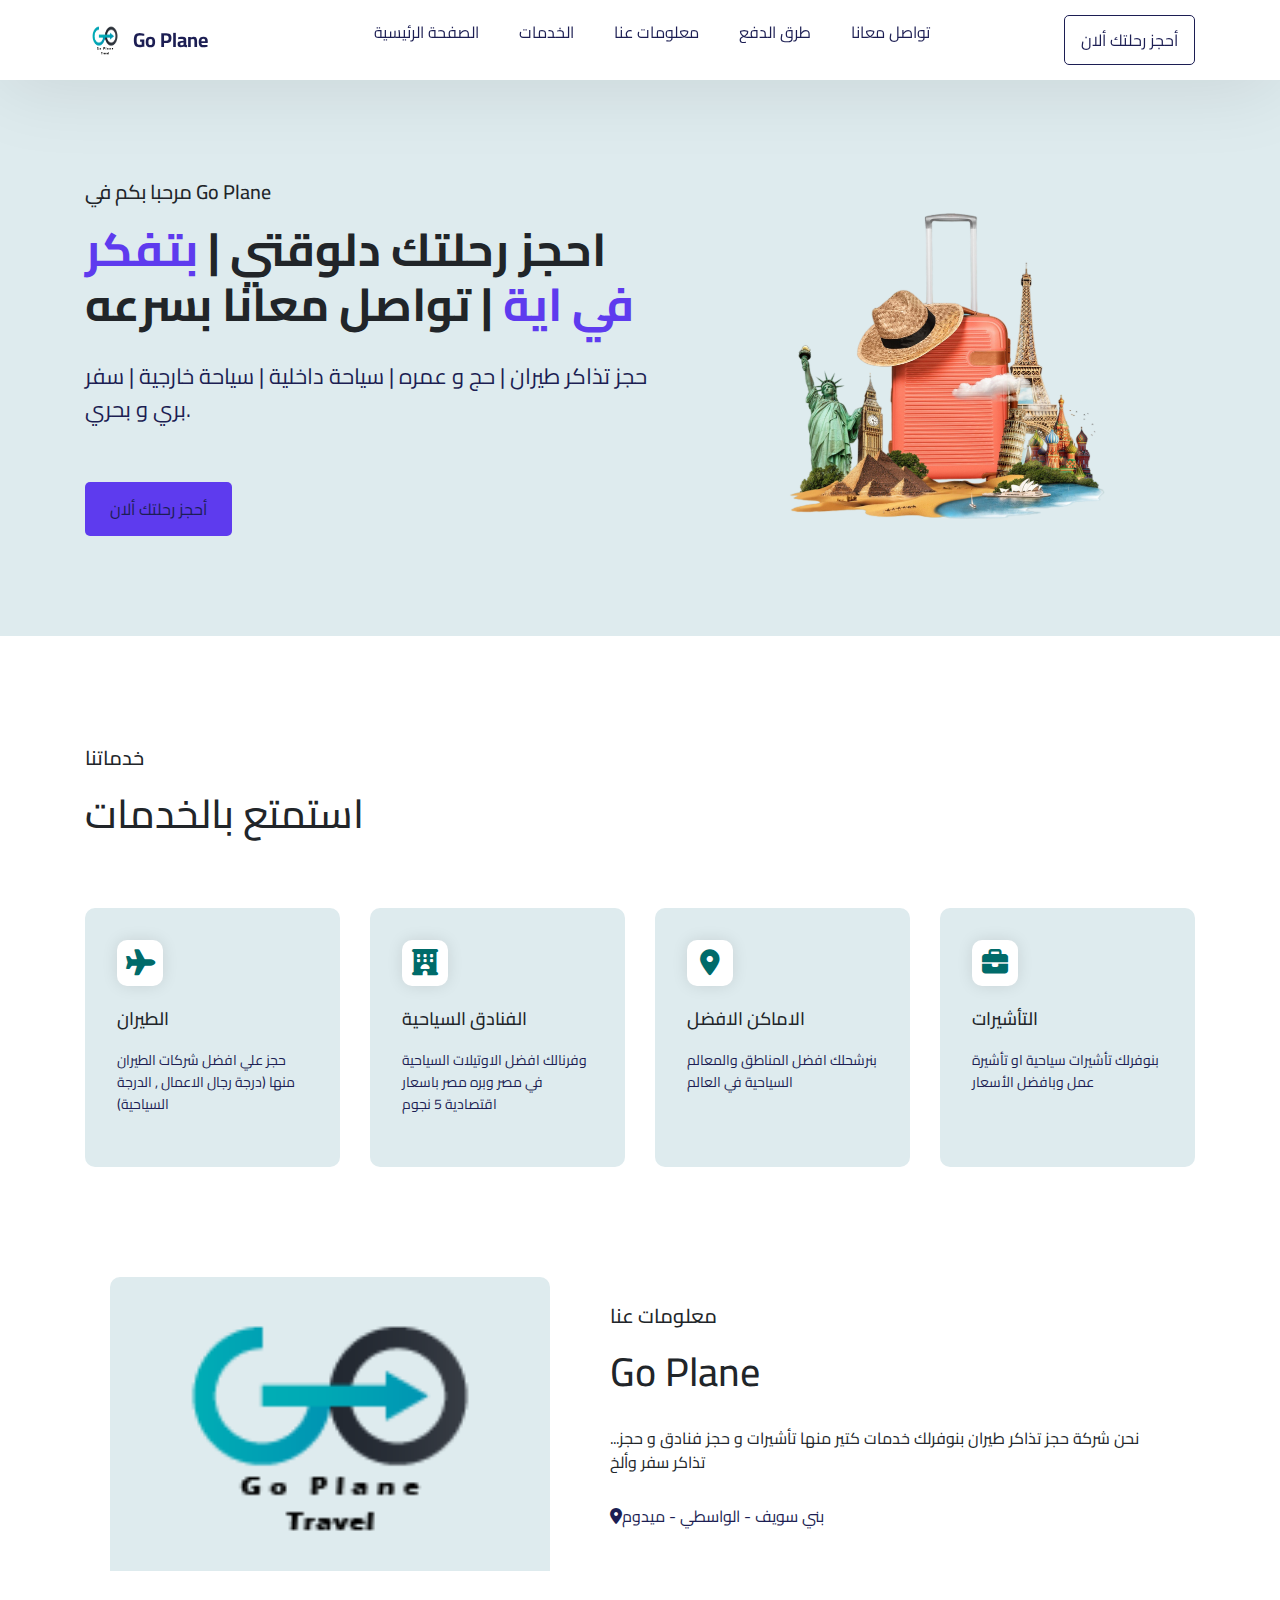
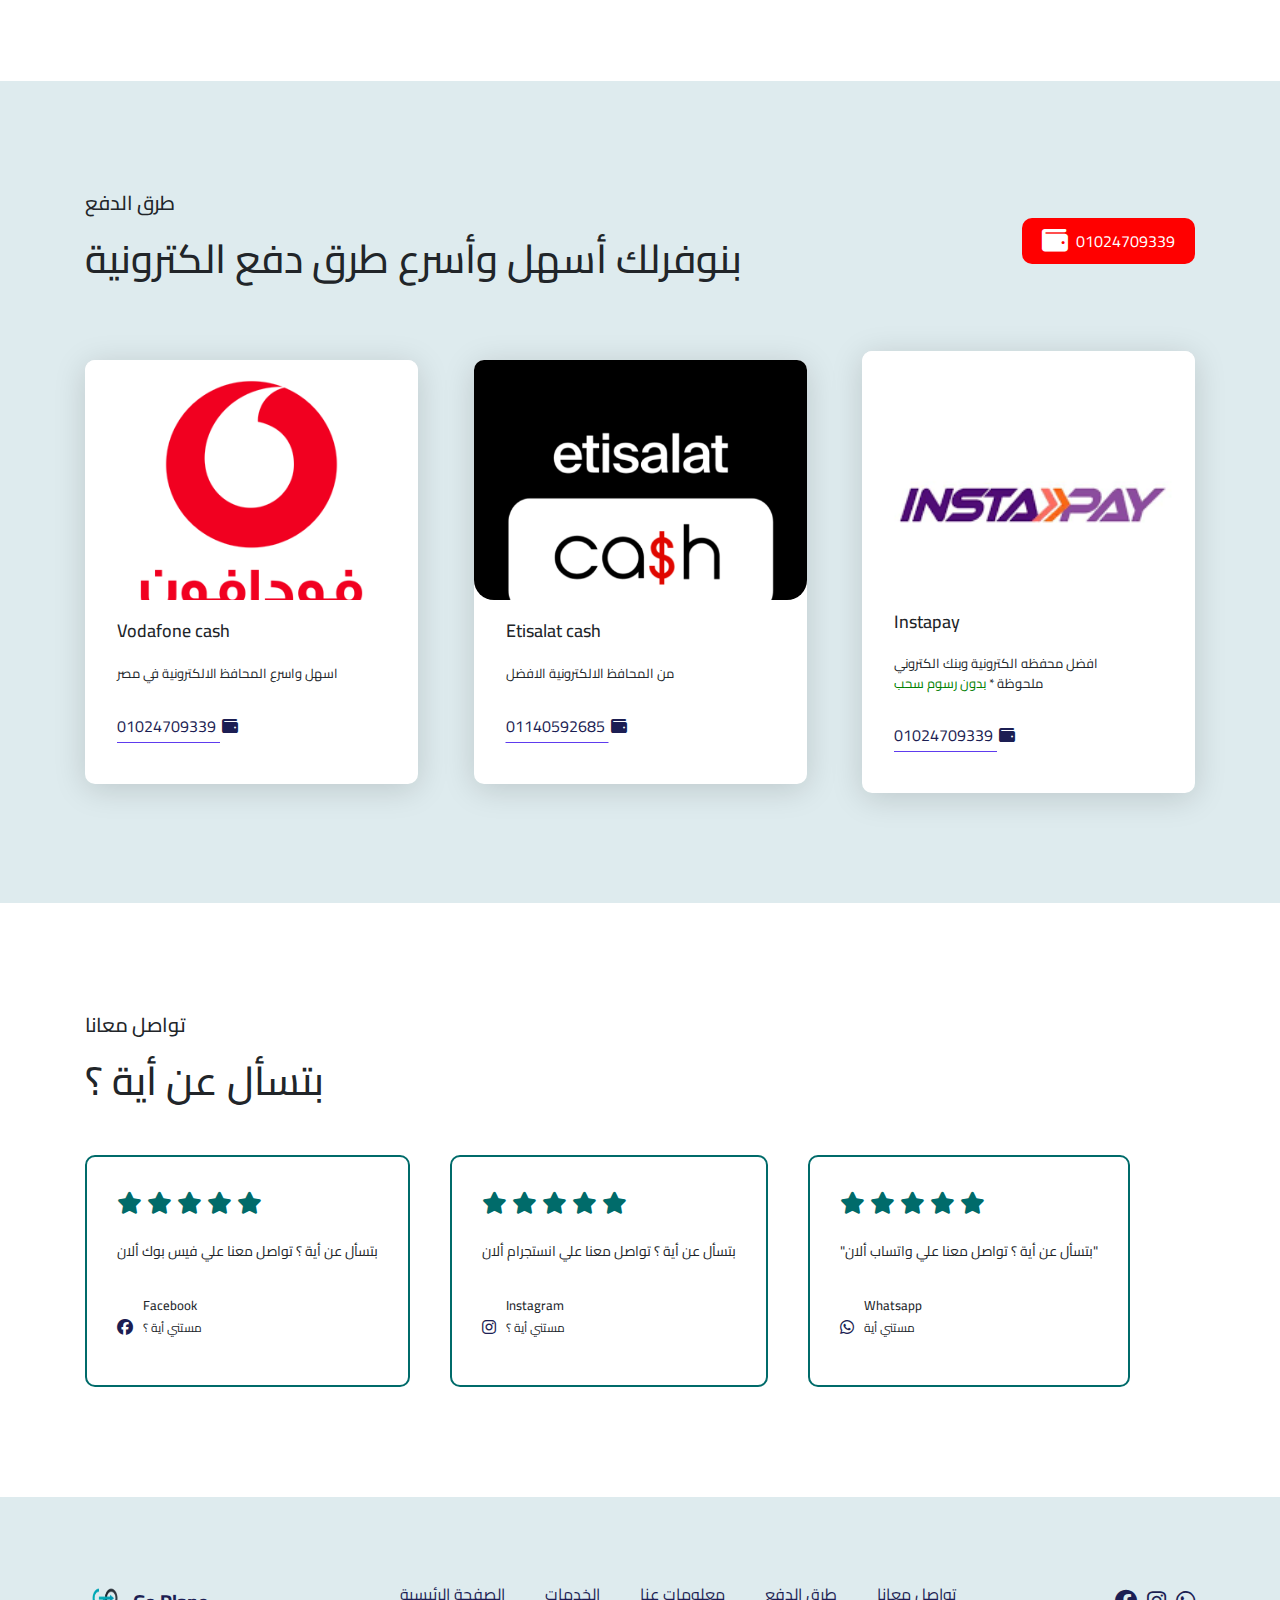
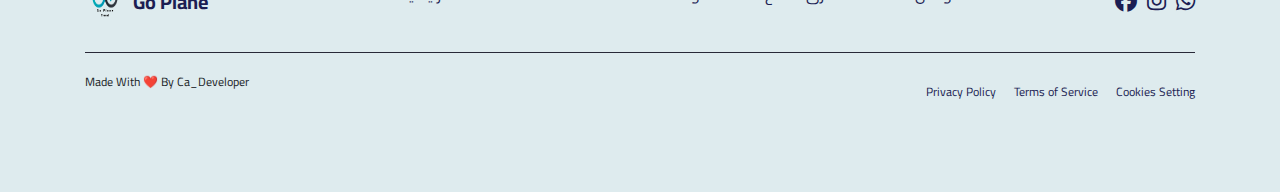
==== index.html @ 007f3fd1 "Add files via upload" ====
<!DOCTYPE html>
<html lang="en">
<head>
    <meta charset="UTF-8">
    <meta name="viewport" content="width=device-width, initial-scale=1.0">
    <!-- logo icon -->
    <link rel="icon" href="images/logo_black1.png">
    <!-- bootstrab file  -->
    <link rel="stylesheet" href="css/bootstrap.min.css">
    <!-- style file  -->
    <link rel="stylesheet" href="css/style .css">
    <!-- fontawesome CDN  -->
    <link rel="stylesheet" href="https://cdnjs.cloudflare.com/ajax/libs/font-awesome/5.15.1/css/all.min.css">
    <link rel="stylesheet" href="css/all.min.css">
    <!-- Title  -->
    <title>Go Plane</title>
</head>
<body>

    <nav>
        <div class="logo">
            <img src="images/logo_black1.png">
            <a href="https://www.facebook.com/profile.php?id=61559482955144&mibextid=LQQJ4d" target="_blank">Go Plane</a>
        </div>
        <ul>
            <li><a href="#main">الصفحة الرئيسية</a></li>
            <li><a href="#skills">الخدمات</a></li>
            <li><a href="#about">معلومات عنا</a></li>
            <li><a href="#portfolio">طرق الدفع</a></li>
            <li><a href="#feedback"> تواصل معانا</a></li>
        </ul>
        <button><a href="https://wa.me/message/EIZU4DLAETA6A1">أحجز رحلتك ألان</a></button>
        <button id="menuButton" onclick="openMenu()">
            <i class='fa-solid fa-bars'></i>
        </button>
    </nav>

    <div class="main" id="main">
        <div class="left">
            <h5>مرحبا بكم في Go Plane</h5>
            <h3>احجز رحلتك دلوقتي |<span> بتفكر في اية</span> | تواصل معانا بسرعه   </h3>
            <p>حجز تذاكر طيران | حج و عمره | سياحة داخلية | سياحة خارجية | سفر بري و بحري.</p>
            <button><a href="https://wa.me/message/EIZU4DLAETA6A1">أحجز رحلتك ألان</a></button>
        </div>
        <div class="right">
            <img src="images/travel-concept-with-baggage.png">
        </div>
    </div>

    <div class="skills" id="skills">
        <h5>خدماتنا</h5>
        <h3>استمتع بالخدمات</h3>
        <div class="skill-items">
            <div class="item">
                <div class="icon"><i class="fa-solid fa-plane"></i></div>
                <h4>الطيران</h4>
                <p>حجز علي افضل شركات الطيران منها (درجة رجال الاعمال , الدرجة السياحية)</p>
            </div>
            <div class="item">
                <div class="icon"><i class="fa-solid fa-hotel"></i></div>
                <h4>الفنادق السياحية</h4>
                <p>وفرنالك افضل الاوتيلات السياحية في مصر وبره مصر باسعار اقتصادية 5 نجوم</p>
            </div>
            <div class="item">
                <div class="icon"><i class="fa-solid fa-location-dot"></i></div>
                <h4>الاماكن الافضل </h4>
                <p>بنرشحلك افضل المناطق والمعالم السياحية في العالم </p>
            </div>
            <div class="item">
                <div class="icon"><i class="fa-solid fa-briefcase"></i></div>
                <h4>التأشيرات</h4>
                <p>بنوفرلك تأشيرات  سياحية  او تأشيرة عمل  وبافضل الأسعار </p>
            </div>
        </div>
    </div>

    <div class="about" id="about">
        <div class="left">
            <img src="images/logo_black1.png">
        </div>
        <div class="right">
            <h5>معلومات عنا</h5>
            <h3>Go Plane</h3>
            <p> ...نحن شركة حجز تذاكر طيران  بنوفرلك خدمات كتير منها تأشيرات و حجز فنادق و حجز تذاكر سفر وألخ</p>
            <p> <a href="https://maps.app.goo.gl/Y21S1eks9aKTNaPe8"> <i class="fa-solid fa-location-dot"></i>بني سويف - الواسطي - ميدوم</a></p>
        </div>
    </div>

    <div class="portfolio" id="portfolio">
        <div class="header">
            <div class="info">
                <h5>طرق الدفع</h5>
                <h3>بنوفرلك أسهل وأسرع طرق دفع الكترونية</h3>
            </div>
            <button><i class="fa-solid fa-wallet"></i> 01024709339</button>
        </div>

        <div class="portfo-items">
            <div class="item">
                <img src="images/vodavone-icon.png">
                <div class="info">
                    <h4>Vodafone cash</h4>
                    <p>
                        اسهل واسرع المحافظ الالكترونية في مصر 
                    </p>
                    <a href="https://wa.me/message/EIZU4DLAETA6A1">01024709339 <i class="fa-solid fa-wallet"></i></a>
                </div>
            </div>
            <div class="item">
                <img src="images/etesalat-icon.png">
                <div class="info">
                    <h4>Etisalat cash</h4>
                    <p>
                        من المحافظ الالكترونية الافضل 
                    </p>
                    <a href="https://wa.me/message/EIZU4DLAETA6A1">01140592685 <i class="fa-solid fa-wallet"></i></a>
                </div>
            </div>
            <div class="item">
                <img src="images/inatapay.png">
                <div class="info">
                    <h4>Instapay</h4>
                    <p>
                        افضل محفظه الكترونية وبنك الكتروني 
                        <br>
                        ملحوظة *
                        <span class="wallet">بدون رسوم سحب</span>
                    </p>
                    <a href="https://wa.me/message/EIZU4DLAETA6A1">01024709339 <i class="fa-solid fa-wallet"></i></a>
                </div>
            </div>
        </div>

    </div>

    <div class="feedback" id="feedback">
        <h5>تواصل معانا </h5>
        <h3>بتسأل عن أية ؟</h3>
        <div class="customers">
            <div class="item">
                <div class="rating">
                    <i class="fa-solid fa-star"></i>
                    <i class="fa-solid fa-star"></i>
                    <i class="fa-solid fa-star"></i>
                    <i class="fa-solid fa-star"></i>
                    <i class="fa-solid fa-star"></i>
                </div>
                <p>بتسأل عن أية ؟ تواصل معنا علي فيس بوك ألان </p>
                <div class="user">
                    <a href="https://www.facebook.com/profile.php?id=61559482955144&mibextid=LQQJ4d" ><i class="fa-brands fa-facebook"></i></a>
                    <div class="info">
                        <h5>Facebook</h5>
                        <p>مستني أية ؟</p>
                    </div>
                </div>
            </div>
            <div class="item">
                <div class="rating">
                    <i class="fa-solid fa-star"></i>
                    <i class="fa-solid fa-star"></i>
                    <i class="fa-solid fa-star"></i>
                    <i class="fa-solid fa-star"></i>
                    <i class="fa-solid fa-star"></i>
                </div>
                <p>
                    بتسأل عن أية ؟ تواصل معنا علي  انستجرام ألان
                </p>
                <div class="user">
                    <a href="https://www.instagram.com/go_plane/" ><i class="fa-brands fa-instagram"></i></a>
                    <div class="info">
                        <h5>Instagram</h5>
                        <p>مستني أية ؟</p>
                    </div>
                </div>
            </div>
            <div class="item">
                <div class="rating">
                    <i class="fa-solid fa-star"></i>
                    <i class="fa-solid fa-star"></i>
                    <i class="fa-solid fa-star"></i>
                    <i class="fa-solid fa-star"></i>
                    <i class="fa-solid fa-star"></i>
                </div>
                <p>
                    "بتسأل عن أية ؟ تواصل معنا علي واتساب ألان"
                </p>
                <div class="user">
                    <a href="https://wa.me/message/EIZU4DLAETA6A1" ><i class="fa-brands fa-whatsapp"></i></a>
                    <div class="info">
                        <h5>Whatsapp</h5>
                        <p>مستني أية</p>
                    </div>
                </div>
            </div>
        </div>
    </div>

    <footer>
        <div class="top">
            <div class="logo">
                <img src="images/logo_black1.png">
                <a href="https://www.facebook.com/profile.php?id=61559482955144&mibextid=LQQJ4d">Go Plane</a>
            </div>
            <ul>
                <li><a href="#main">الصفحة الرئيسية</a></li>
                <li><a href="#skills">الخدمات</a></li>
                <li><a href="#about">معلومات عنا</a></li>
                <li><a href="#portfolio">طرق الدفع</a></li>
                <li><a href="#feedback">تواصل معانا</a></li>
            </ul>
            <div class="social-links">
                <a href="https://www.facebook.com/profile.php?id=61559482955144&mibextid=LQQJ4d"><i class="fa-brands fa-facebook"></i></a>
                <a href="https://www.instagram.com/go_plane/"><i class="fa-brands fa-instagram"></i></a>
                <a href="https://wa.me/message/EIZU4DLAETA6A1"><i class="fa-brands fa-whatsapp"></i></a>

            </div>
        </div>
        <div class="separator"></div>
        <div class="bottom">
            <p>
                Made With ❤️ By Ca_Developer
            </p>
            <div class="links">
                <a href="https://www.facebook.com/profile.php?id=61559482955144&mibextid=LQQJ4d">Privacy Policy</a>
                <a href="https://www.facebook.com/profile.php?id=61559482955144&mibextid=LQQJ4d">Terms of Service</a>
                <a href="https://www.facebook.com/profile.php?id=61559482955144&mibextid=LQQJ4d">Cookies Setting</a>
            </div>
        </div>
    </footer>



    <script src="js/bootstrap.min.js"></script>
    <script src="js/script.js"></script>
</body>
</html>
---- css/style .css ----
@import url('https://fonts.googleapis.com/css2?family=Cairo:wght@200..1000&display=swap');


html{
    scroll-behavior: smooth;
}

*{
    margin: 0;
    padding: 0;
    box-sizing: border-box;
    font-family: 'cairo', sans-serif;
}

a{
    text-decoration: none;
    color: #1c1e53;
    transition: color 0.3s ease;
}

a:hover{
    color: #5e3bee !important;
}

h5{
    font-size: 20px;
}

li{
    list-style: none;
}

nav{
    background-color: #fff;
    position: sticky;
    top: 0;
    padding: 0 85px;
    display: flex;
    align-items: center;
    justify-content: space-between;
    height: 80px;
    box-shadow: 0 5px 80px rgba(0, 0, 0, 0.1);
}

nav .logo,
footer .logo{
    display: flex;
    align-items: center;
}

nav .logo a,
footer .logo a{
    margin-left: 8px;
    font-weight: bold;
    font-size: 20px;
}

nav .logo img,
footer .logo img{
    width: 40px;
    height: 40px;
}

nav ul,
footer .top ul{
    display: flex;
    gap: 40px;
}

nav button{
    color: #1c1e53;
    background-color: transparent;
    padding: 12px 16px;
    border-radius: 5px;
    border: 1px solid #1c1e53;
    cursor: pointer;
    transition: all 0.3s ease;
}

nav button:hover{
    background-color: #5e3bee;
    border-color: #5e3bee;
    color: #fff;
}

nav button#menuButton{
    display: none;
    align-items: center;
    justify-content: center;
    font-size: 24px;
    padding: 7px;
}

.main{
    background-color: #deebee;
    padding: 90px 85px;
    display: flex;
    align-items: center;
    justify-content: space-between;
    gap: 40px;
}

.main .left{
    display: flex;
    flex-direction: column;
    align-items: start;
}

.main .left h3{
    margin-top: 10px;
    font-weight: bold;
    font-size: 46px;
}

.main .left h3 span{
    color: #5e3bee;
}

.main .left p{
    color: #1c1e53;
    font-size: 22px;
    margin-top: 20px;
}

.main .left button{
    margin-top: 40px;
    color: #fff;
    cursor: pointer;
    background-color: #5e3bee;
    padding: 14px 24px;
    border: 1px solid transparent;
    border-radius: 5px;
}

.main .right img{
    width: 500px;
}

.skills{
    padding: 110px 85px 0;
}

.skills h3,
.about .right h3,
.portfolio .header h3,
.feedback h3{
    font-size: 40px;
    margin-top: 20px;
}

.skills .skill-items{
    display: flex;
    margin-top: 70px;
    gap: 30px;
}

.skills .skill-items .item{
    background-color: #deebee;
    width: 25%;
    border-radius: 10px;
    padding: 32px;
    border-bottom: 4px solid transparent;
    cursor: pointer;
    transition: all 0.3s ease;
}

.skills .skill-items .item:hover{
    border-color: #5e3bee;
}

.skills .skill-items .item .icon{
    display: flex;
    align-items: center;
    justify-content: center;
    background-color: #fff;
    width: 46px;
    height: 46px;
    border-radius: 10px;
    margin-bottom: 22px;
    box-shadow: 0 0 16px rgba(0, 0, 0, 0.1);
}

.skills .skill-items .item .icon i{
    font-size: 26px;
    color: #006b6a;
}

.skills .skill-items .item h4,
.portfolio .portfo-items .item .info h4{
    font-size: 18px;
}

.skills .skill-items .item p{
    margin-top: 20px;
    font-size: 14px;
    line-height: 22px;
    color: #1c1e53;
}

.about{
    padding: 110px;
    display: flex;
    align-items: center;
    gap: 60px;
}

.about .left{
    background-color: #deebee;
    border-radius: 10px 10px 0 0;
}

.about .left img{
    width: 440px;
}

.about .right p{
    font-size: 16px;
    margin-top: 30px;
}

.portfolio{
    background-color: #deebee;
    padding: 110px 85px;
}

.portfolio .header{
    display: flex;
    align-items: center;
    justify-content: space-between;
    margin-bottom: 60px;
}

.portfolio .header button{
    background-color: #ff0000;
    padding: 10px 20px;
    color: #fff;
    display: flex;
    align-items: center;
    cursor: pointer;
    gap: 8px;
    border: none;
    border-radius: 10px;
}

.portfolio .header button i{
    font-size: 26px;
}

.portfolio .portfo-items{
    display: flex;
    align-items: center;
    justify-content: space-between;
}

.portfolio .portfo-items .item{
    width: 30%;
    background-color: #fff;
    border-radius: 10px;
    border-bottom: 4px solid transparent;
    cursor: pointer;
    box-shadow: 0 5px 32px rgba(0, 0, 0, 0.15);
    transition: all 0.3s ease;
}

.portfolio .portfo-items .item:hover{
    border-color: #5e3bee;
}

.portfolio .portfo-items .item img{
    width: 100%;
    height: 240px;
    object-fit: cover;
    object-position: top;
    border-radius: 10px 10px 20px 20px;
}

.portfolio .portfo-items .item .info{
    display: flex;
    flex-direction: column;
    gap: 14px;
    padding: 20px 32px 42px;
}

.portfolio .portfo-items .item .info p{
    font-size: 13px;
}

.portfolio .portfo-items .item .info a{
    text-decoration: underline;
    text-underline-offset: 10px;
    text-decoration-color: #5e3bee;
}

.portfolio .portfo-items .item .info a i{
    margin-left: 2px;
    font-size: 16px;
}

.feedback{
    padding: 110px 85px;
}

.feedback .customers{
    margin-top: 50px;
    display: flex;
    gap: 40px;
}

.feedback .customers .item{
    display: flex;
    flex-direction: column;
    gap: 20px;
    border: 2px solid #006b6a;
    border-radius: 10px;
    padding: 30px;
    cursor: pointer;
    transition: all 0.3s ease;
}

.feedback .customers .item .rating{
    color: #006b6a;
    font-size: 22px;
}

.feedback .customers .item:hover{
    border-color: #5e3bee;
}



.feedback .customers .item p{
    line-height: 22px;
    font-size: 14px;
}

.feedback .customers .item .user{
    display: flex;
    align-items: center;
    gap: 10px;
}

.feedback .customers .item .user img{
    width: 40px;
    height: 40px;
    object-fit: cover;
    border-radius: 50%;
}

.feedback .customers .item .user h5{
    font-size: 13px;
    font-weight: 500;
    margin-bottom: 3px;
}

.feedback .customers .item .user p{
    font-size: 12px;
}

footer{
    background-color: #deebee;
    padding: 85px;
    display: flex;
    flex-direction: column;
}

footer .top,
footer .bottom{
    display: flex;
    align-items: center;
    justify-content: space-between;
}

footer .top .social-links{
    display: flex;
    align-items: center;
    gap: 10px;
    font-size: 22px;
}

footer .separator{
    width: 100%;
    height: 1px;
    background-color: #282938;
    margin: 30px 0 20px;
}

footer .bottom p{
    font-size: 12px;
}

footer .bottom .links a{
    font-size: 12px;
    margin-left: 14px;
}

@media screen and (max-width: 1200px) {
    
    .main .left h5{
        font-size: 18px;
    }

    .main .left h3{
        font-size: 36px;
    }

    .main .left p{
        font-size: 18px;
    }

    .main .right img{
        width: 380px;
    }

    .skills .skill-items{
        gap: 10px;
        justify-content: space-between;
        flex-wrap: wrap;
    }

    .skills .skill-items .item{
        width: 49%;
    }

    .about .left img{
        width: 370px;
    }

    .skills h3,
    .about .right h3,
    .portfolio .header h3,
    .feedback h3{
        font-size: 32px;
    }

    .about .right p{
        font-size: 15px;
    }

    .feedback .customers .item .rating{
        font-size: 20px;
    }

    .feedback .customers .item p{
        font-size: 13px;
    }

    footer .top ul{
        gap: 20px;
    }

}

@media screen and (max-width: 992px) {
    
    nav button{
        display: none;
    }

    nav ul{
        gap: 20px;
    }

    nav ul li a{
        font-size: 15px;
    }

    .main{
        flex-direction: column;
    }

    .about{
        flex-direction: column;
        justify-content: center;
    }

    .portfolio .portfo-items{
        gap: 22px;
        flex-wrap: wrap;
        justify-content: center;
    }

    .portfolio .portfo-items .item{
        width: 48%;
    }

    .feedback .customers{
        gap: 14px;
        flex-wrap: wrap;
        justify-content: center;
    }

    .feedback .customers .item{
        width: 48%;
    }

    footer .top ul{
        display: none;
    }

}




@media screen and (max-width: 768px) {
    
    nav{
        justify-content: space-between;
        padding: 0 42px;
    }

    nav ul{
        display: none;
    }

    nav.open .logo{
        display: none;
    }

    nav.open ul{
        display: flex;
    }

    nav button#menuButton{
        display: flex;
    }

    .main{
        padding: 42px;
    }

    .skills{
        padding: 85px 42px 0;
    }

    .skills .skill-items{
        gap: 8px;
    }

    .about{
        padding: 85px 42px;
    }

    .portfolio{
        padding: 60px 42px;
    }

    .portfolio .portfo-items{
        gap: 18px;
    }

    .feedback{
        padding: 85px 42px;
    }

    footer{
        padding: 85px 42px;
    }

    footer .bottom{
        flex-direction: column-reverse;
        gap: 14px;
    }

}

@media screen and (max-width: 576px) {
    
    nav ul li a{
        font-size: 13px;
    }

    nav .logo a{
        font-size: 18px;
    }

    .main .left h3{
        font-size: 32px;
    }

    .main .left p{
        font-size: 16px;
    }

    .main .left button{
        width: 100%;
    }

    .skills .skill-items .item{
        width: 100%;
    }

    .portfolio .header button{
        font-size: 12px;
        padding: 8px 14px;
    }

    .portfolio .portfo-items .item{
        width: 80%;
    }

    .feedback .customers .item{
        width: 100%;
    }

}


span.wallet {
    color: rgb(0, 128, 0);
}
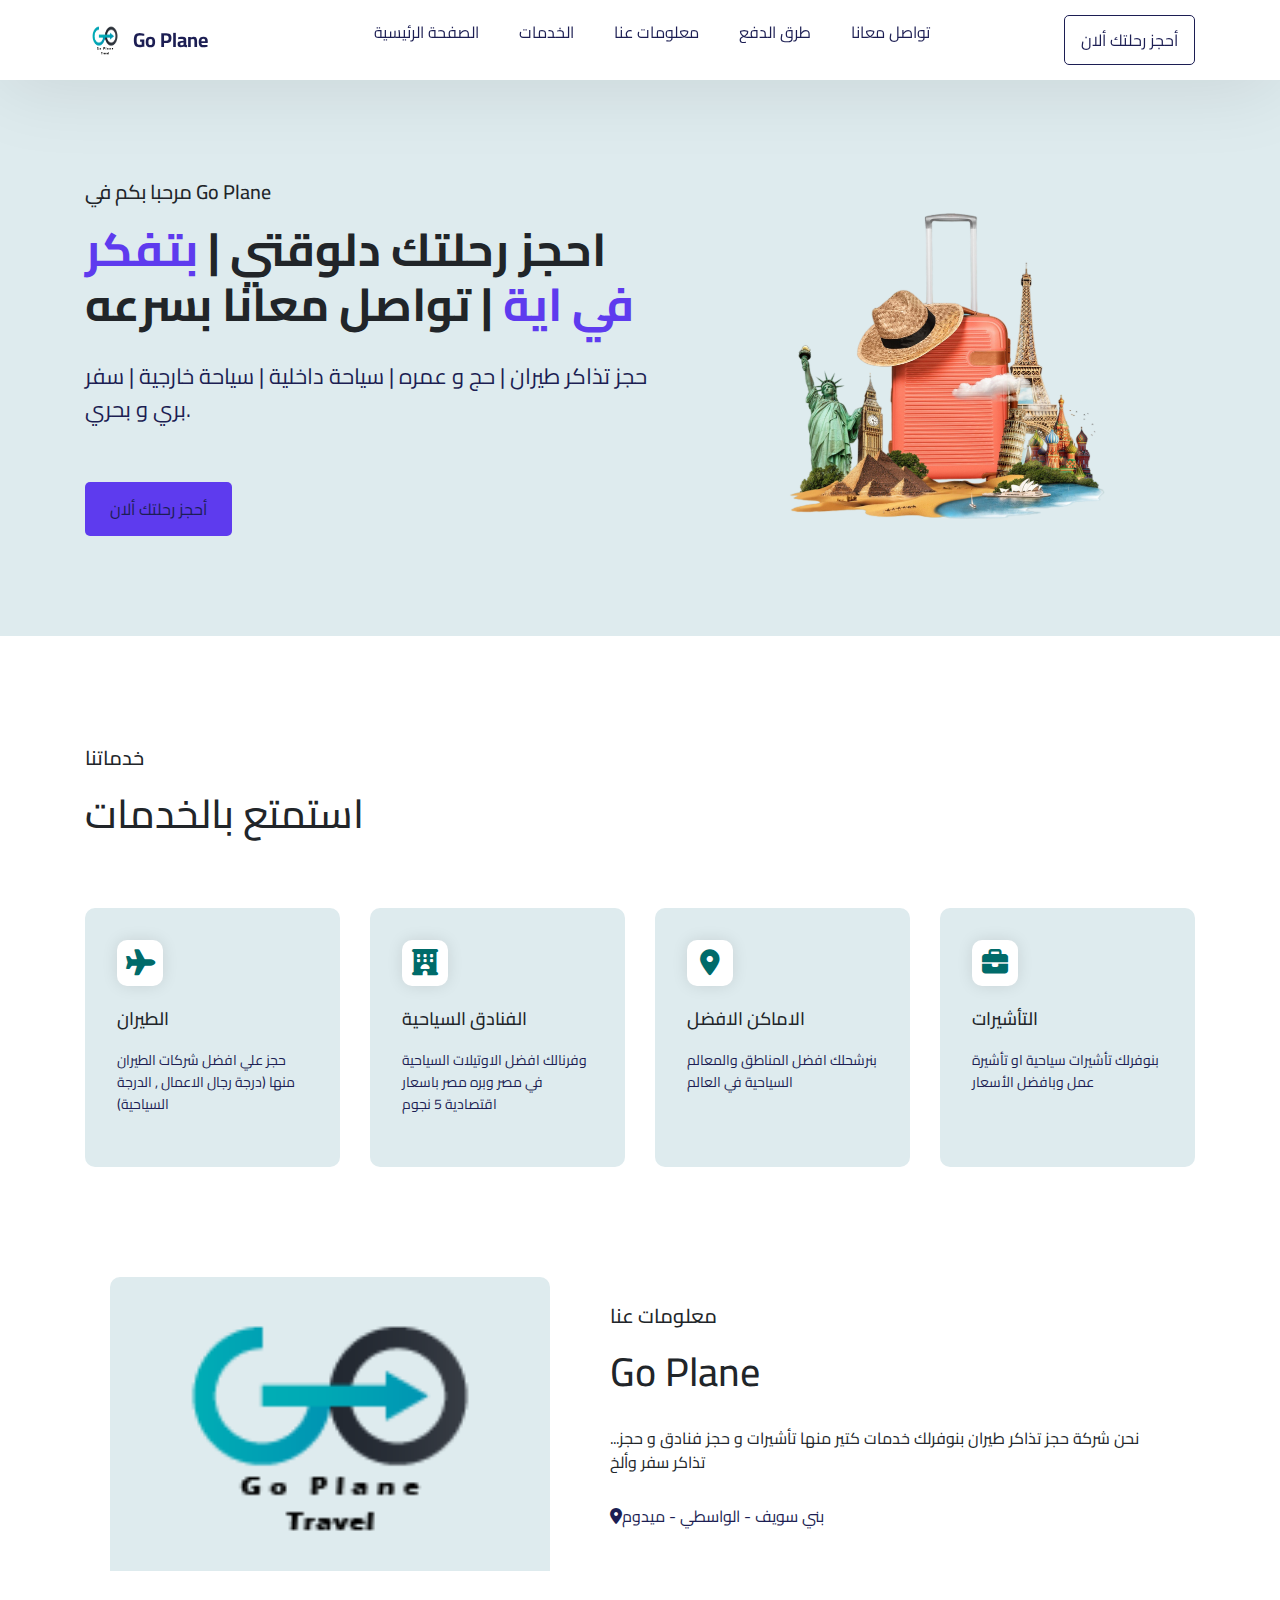
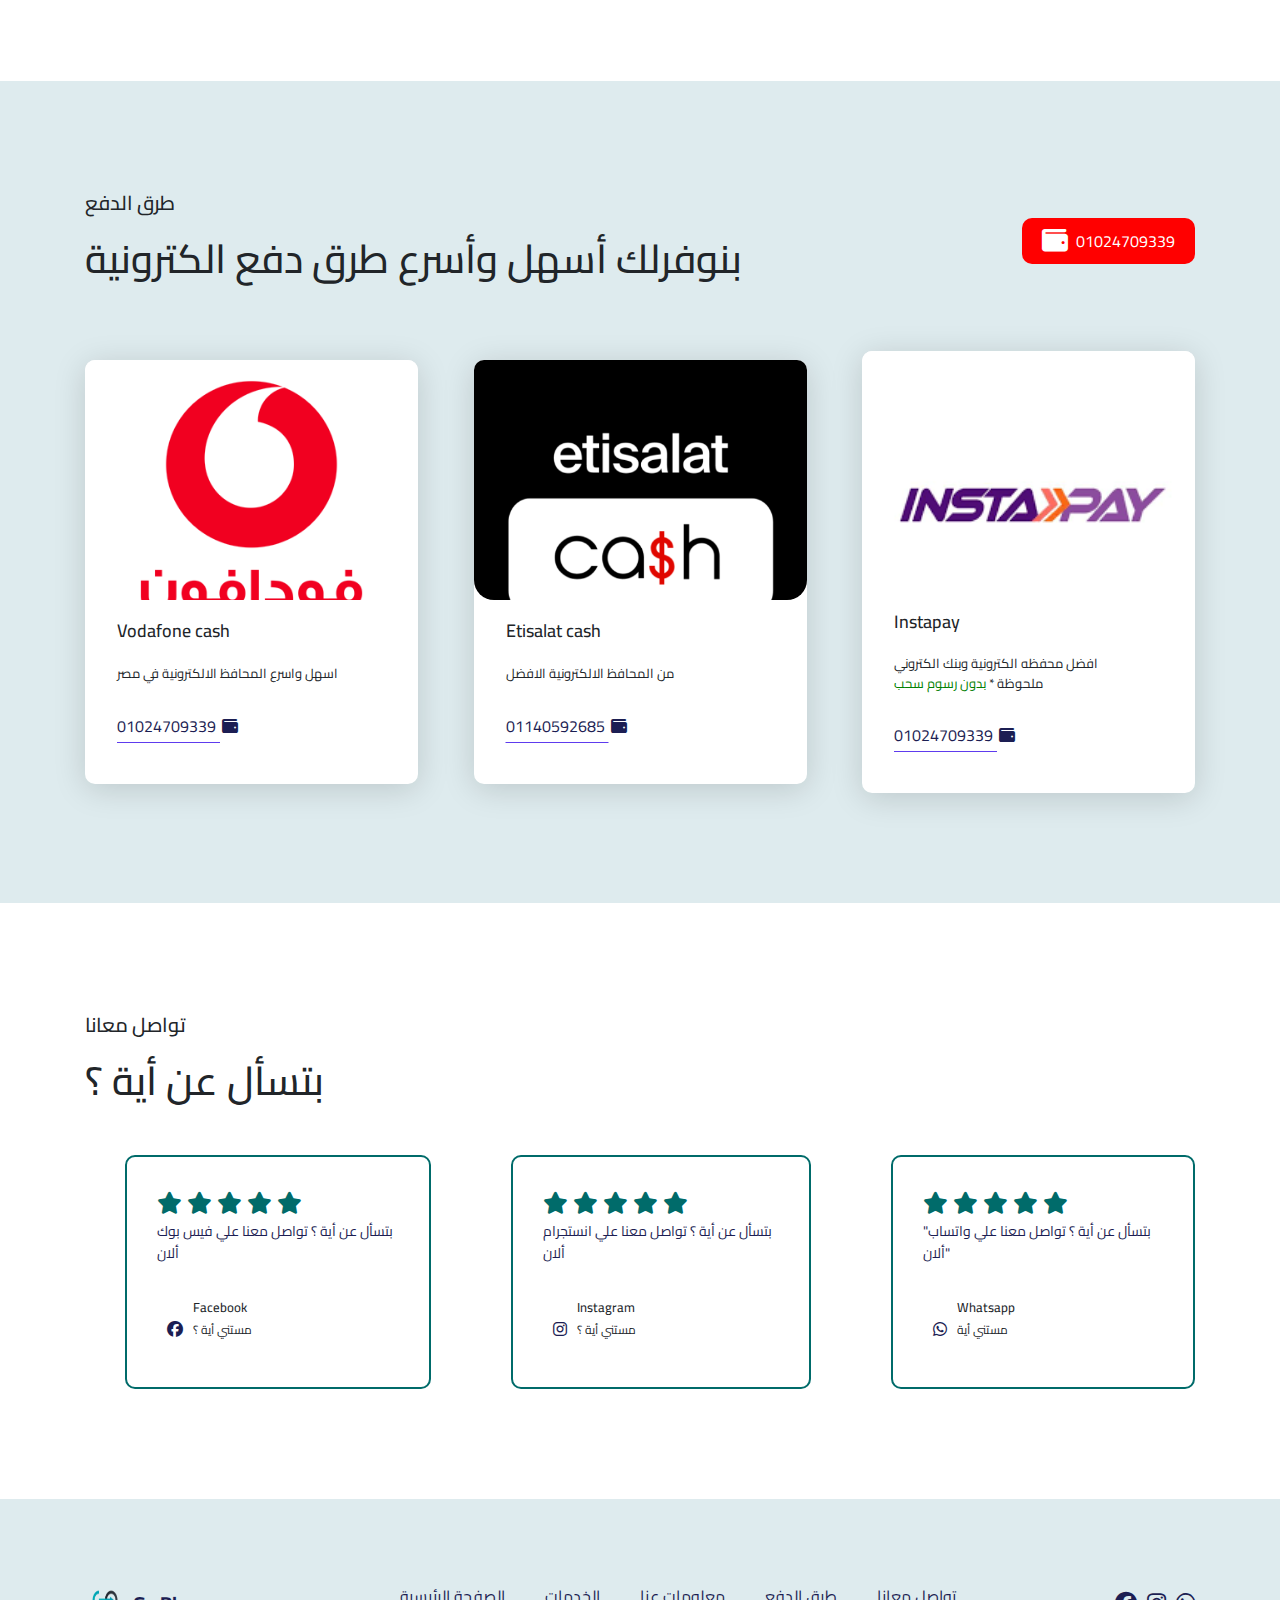
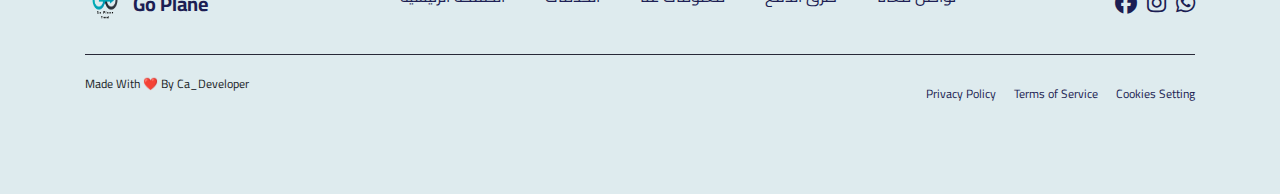
==== commit 6ef87771: "Add files via upload" ====
--- a/index.html
+++ b/index.html
@@ -137,7 +137,7 @@
         <h5>تواصل معانا </h5>
         <h3>بتسأل عن أية ؟</h3>
         <div class="customers">
-            <div class="item">
+            <a href="https://www.facebook.com/profile.php?id=61559482955144&mibextid=LQQJ4d" ><div class="item">
                 <div class="rating">
                     <i class="fa-solid fa-star"></i>
                     <i class="fa-solid fa-star"></i>
@@ -153,8 +153,8 @@
                         <p>مستني أية ؟</p>
                     </div>
                 </div>
-            </div>
-            <div class="item">
+            </div></a>
+            <a href="https://www.instagram.com/go_plane/" ><div class="item">
                 <div class="rating">
                     <i class="fa-solid fa-star"></i>
                     <i class="fa-solid fa-star"></i>
@@ -172,8 +172,8 @@
                         <p>مستني أية ؟</p>
                     </div>
                 </div>
-            </div>
-            <div class="item">
+            </div></a>
+            <a href="https://wa.me/message/EIZU4DLAETA6A1" ><div class="item">
                 <div class="rating">
                     <i class="fa-solid fa-star"></i>
                     <i class="fa-solid fa-star"></i>
@@ -191,7 +191,7 @@
                         <p>مستني أية</p>
                     </div>
                 </div>
-            </div>
+            </div></a>
         </div>
     </div>
 
@@ -218,7 +218,7 @@
         <div class="separator"></div>
         <div class="bottom">
             <p>
-                Made With ❤️ By Ca_Developer
+                Made With ❤️ By Ca_Developer            
             </p>
             <div class="links">
                 <a href="https://www.facebook.com/profile.php?id=61559482955144&mibextid=LQQJ4d">Privacy Policy</a>
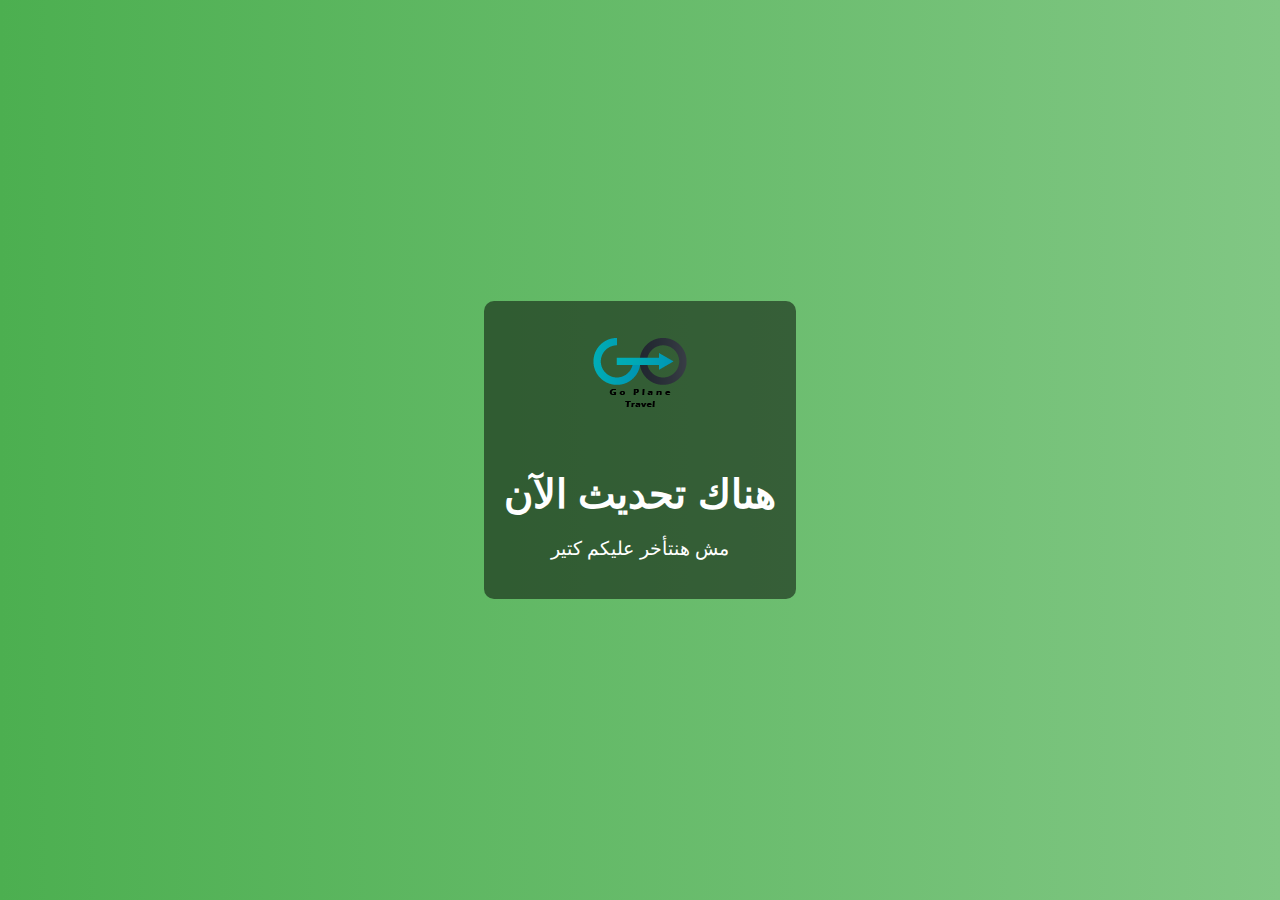
==== commit fef621f6: "Add files via upload" ====
--- a/index.html
+++ b/index.html
@@ -1,236 +1,50 @@
 <!DOCTYPE html>
-<html lang="en">
+<html lang="ar">
 <head>
     <meta charset="UTF-8">
     <meta name="viewport" content="width=device-width, initial-scale=1.0">
-    <!-- logo icon -->
-    <link rel="icon" href="images/logo_black1.png">
-    <!-- bootstrab file  -->
-    <link rel="stylesheet" href="css/bootstrap.min.css">
-    <!-- style file  -->
-    <link rel="stylesheet" href="css/style .css">
-    <!-- fontawesome CDN  -->
-    <link rel="stylesheet" href="https://cdnjs.cloudflare.com/ajax/libs/font-awesome/5.15.1/css/all.min.css">
-    <link rel="stylesheet" href="css/all.min.css">
-    <!-- Title  -->
-    <title>Go Plane</title>
+    <title>تحديث</title>
+    <style>
+        /* styles.css */
+body {
+    font-family: 'Arial', sans-serif;
+    display: flex;
+    justify-content: center;
+    align-items: center;
+    height: 100vh;
+    margin: 0;
+    background: linear-gradient(to right, #4CAF50, #81C784);
+    color: white;
+    text-align: center;
+}
+
+.container {
+    background: rgba(0, 0, 0, 0.5);
+    padding: 20px;
+    border-radius: 10px;
+}
+
+.logo {
+    max-width: 150px;
+    margin-bottom: 20px;
+}
+
+h1 {
+    font-size: 2.5em;
+    margin-bottom: 20px;
+}
+
+p {
+    font-size: 1.2em;
+}
+
+    </style>
 </head>
 <body>
-
-    <nav>
-        <div class="logo">
-            <img src="images/logo_black1.png">
-            <a href="https://www.facebook.com/profile.php?id=61559482955144&mibextid=LQQJ4d" target="_blank">Go Plane</a>
-        </div>
-        <ul>
-            <li><a href="#main">الصفحة الرئيسية</a></li>
-            <li><a href="#skills">الخدمات</a></li>
-            <li><a href="#about">معلومات عنا</a></li>
-            <li><a href="#portfolio">طرق الدفع</a></li>
-            <li><a href="#feedback"> تواصل معانا</a></li>
-        </ul>
-        <button><a href="https://wa.me/message/EIZU4DLAETA6A1">أحجز رحلتك ألان</a></button>
-        <button id="menuButton" onclick="openMenu()">
-            <i class='fa-solid fa-bars'></i>
-        </button>
-    </nav>
-
-    <div class="main" id="main">
-        <div class="left">
-            <h5>مرحبا بكم في Go Plane</h5>
-            <h3>احجز رحلتك دلوقتي |<span> بتفكر في اية</span> | تواصل معانا بسرعه   </h3>
-            <p>حجز تذاكر طيران | حج و عمره | سياحة داخلية | سياحة خارجية | سفر بري و بحري.</p>
-            <button><a href="https://wa.me/message/EIZU4DLAETA6A1">أحجز رحلتك ألان</a></button>
-        </div>
-        <div class="right">
-            <img src="images/travel-concept-with-baggage.png">
-        </div>
+    <div class="container">
+        <img src="images/logo_black1.png" alt="Logo" class="logo">
+        <h1>هناك تحديث الآن</h1>
+        <p>مش هنتأخر عليكم كتير</p>
     </div>
-
-    <div class="skills" id="skills">
-        <h5>خدماتنا</h5>
-        <h3>استمتع بالخدمات</h3>
-        <div class="skill-items">
-            <div class="item">
-                <div class="icon"><i class="fa-solid fa-plane"></i></div>
-                <h4>الطيران</h4>
-                <p>حجز علي افضل شركات الطيران منها (درجة رجال الاعمال , الدرجة السياحية)</p>
-            </div>
-            <div class="item">
-                <div class="icon"><i class="fa-solid fa-hotel"></i></div>
-                <h4>الفنادق السياحية</h4>
-                <p>وفرنالك افضل الاوتيلات السياحية في مصر وبره مصر باسعار اقتصادية 5 نجوم</p>
-            </div>
-            <div class="item">
-                <div class="icon"><i class="fa-solid fa-location-dot"></i></div>
-                <h4>الاماكن الافضل </h4>
-                <p>بنرشحلك افضل المناطق والمعالم السياحية في العالم </p>
-            </div>
-            <div class="item">
-                <div class="icon"><i class="fa-solid fa-briefcase"></i></div>
-                <h4>التأشيرات</h4>
-                <p>بنوفرلك تأشيرات  سياحية  او تأشيرة عمل  وبافضل الأسعار </p>
-            </div>
-        </div>
-    </div>
-
-    <div class="about" id="about">
-        <div class="left">
-            <img src="images/logo_black1.png">
-        </div>
-        <div class="right">
-            <h5>معلومات عنا</h5>
-            <h3>Go Plane</h3>
-            <p> ...نحن شركة حجز تذاكر طيران  بنوفرلك خدمات كتير منها تأشيرات و حجز فنادق و حجز تذاكر سفر وألخ</p>
-            <p> <a href="https://maps.app.goo.gl/Y21S1eks9aKTNaPe8"> <i class="fa-solid fa-location-dot"></i>بني سويف - الواسطي - ميدوم</a></p>
-        </div>
-    </div>
-
-    <div class="portfolio" id="portfolio">
-        <div class="header">
-            <div class="info">
-                <h5>طرق الدفع</h5>
-                <h3>بنوفرلك أسهل وأسرع طرق دفع الكترونية</h3>
-            </div>
-            <button><i class="fa-solid fa-wallet"></i> 01024709339</button>
-        </div>
-
-        <div class="portfo-items">
-            <div class="item">
-                <img src="images/vodavone-icon.png">
-                <div class="info">
-                    <h4>Vodafone cash</h4>
-                    <p>
-                        اسهل واسرع المحافظ الالكترونية في مصر 
-                    </p>
-                    <a href="https://wa.me/message/EIZU4DLAETA6A1">01024709339 <i class="fa-solid fa-wallet"></i></a>
-                </div>
-            </div>
-            <div class="item">
-                <img src="images/etesalat-icon.png">
-                <div class="info">
-                    <h4>Etisalat cash</h4>
-                    <p>
-                        من المحافظ الالكترونية الافضل 
-                    </p>
-                    <a href="https://wa.me/message/EIZU4DLAETA6A1">01140592685 <i class="fa-solid fa-wallet"></i></a>
-                </div>
-            </div>
-            <div class="item">
-                <img src="images/inatapay.png">
-                <div class="info">
-                    <h4>Instapay</h4>
-                    <p>
-                        افضل محفظه الكترونية وبنك الكتروني 
-                        <br>
-                        ملحوظة *
-                        <span class="wallet">بدون رسوم سحب</span>
-                    </p>
-                    <a href="https://wa.me/message/EIZU4DLAETA6A1">01024709339 <i class="fa-solid fa-wallet"></i></a>
-                </div>
-            </div>
-        </div>
-
-    </div>
-
-    <div class="feedback" id="feedback">
-        <h5>تواصل معانا </h5>
-        <h3>بتسأل عن أية ؟</h3>
-        <div class="customers">
-            <a href="https://www.facebook.com/profile.php?id=61559482955144&mibextid=LQQJ4d" ><div class="item">
-                <div class="rating">
-                    <i class="fa-solid fa-star"></i>
-                    <i class="fa-solid fa-star"></i>
-                    <i class="fa-solid fa-star"></i>
-                    <i class="fa-solid fa-star"></i>
-                    <i class="fa-solid fa-star"></i>
-                </div>
-                <p>بتسأل عن أية ؟ تواصل معنا علي فيس بوك ألان </p>
-                <div class="user">
-                    <a href="https://www.facebook.com/profile.php?id=61559482955144&mibextid=LQQJ4d" ><i class="fa-brands fa-facebook"></i></a>
-                    <div class="info">
-                        <h5>Facebook</h5>
-                        <p>مستني أية ؟</p>
-                    </div>
-                </div>
-            </div></a>
-            <a href="https://www.instagram.com/go_plane/" ><div class="item">
-                <div class="rating">
-                    <i class="fa-solid fa-star"></i>
-                    <i class="fa-solid fa-star"></i>
-                    <i class="fa-solid fa-star"></i>
-                    <i class="fa-solid fa-star"></i>
-                    <i class="fa-solid fa-star"></i>
-                </div>
-                <p>
-                    بتسأل عن أية ؟ تواصل معنا علي  انستجرام ألان
-                </p>
-                <div class="user">
-                    <a href="https://www.instagram.com/go_plane/" ><i class="fa-brands fa-instagram"></i></a>
-                    <div class="info">
-                        <h5>Instagram</h5>
-                        <p>مستني أية ؟</p>
-                    </div>
-                </div>
-            </div></a>
-            <a href="https://wa.me/message/EIZU4DLAETA6A1" ><div class="item">
-                <div class="rating">
-                    <i class="fa-solid fa-star"></i>
-                    <i class="fa-solid fa-star"></i>
-                    <i class="fa-solid fa-star"></i>
-                    <i class="fa-solid fa-star"></i>
-                    <i class="fa-solid fa-star"></i>
-                </div>
-                <p>
-                    "بتسأل عن أية ؟ تواصل معنا علي واتساب ألان"
-                </p>
-                <div class="user">
-                    <a href="https://wa.me/message/EIZU4DLAETA6A1" ><i class="fa-brands fa-whatsapp"></i></a>
-                    <div class="info">
-                        <h5>Whatsapp</h5>
-                        <p>مستني أية</p>
-                    </div>
-                </div>
-            </div></a>
-        </div>
-    </div>
-
-    <footer>
-        <div class="top">
-            <div class="logo">
-                <img src="images/logo_black1.png">
-                <a href="https://www.facebook.com/profile.php?id=61559482955144&mibextid=LQQJ4d">Go Plane</a>
-            </div>
-            <ul>
-                <li><a href="#main">الصفحة الرئيسية</a></li>
-                <li><a href="#skills">الخدمات</a></li>
-                <li><a href="#about">معلومات عنا</a></li>
-                <li><a href="#portfolio">طرق الدفع</a></li>
-                <li><a href="#feedback">تواصل معانا</a></li>
-            </ul>
-            <div class="social-links">
-                <a href="https://www.facebook.com/profile.php?id=61559482955144&mibextid=LQQJ4d"><i class="fa-brands fa-facebook"></i></a>
-                <a href="https://www.instagram.com/go_plane/"><i class="fa-brands fa-instagram"></i></a>
-                <a href="https://wa.me/message/EIZU4DLAETA6A1"><i class="fa-brands fa-whatsapp"></i></a>
-
-            </div>
-        </div>
-        <div class="separator"></div>
-        <div class="bottom">
-            <p>
-                Made With ❤️ By Ca_Developer            
-            </p>
-            <div class="links">
-                <a href="https://www.facebook.com/profile.php?id=61559482955144&mibextid=LQQJ4d">Privacy Policy</a>
-                <a href="https://www.facebook.com/profile.php?id=61559482955144&mibextid=LQQJ4d">Terms of Service</a>
-                <a href="https://www.facebook.com/profile.php?id=61559482955144&mibextid=LQQJ4d">Cookies Setting</a>
-            </div>
-        </div>
-    </footer>
-
-
-
-    <script src="js/bootstrap.min.js"></script>
-    <script src="js/script.js"></script>
 </body>
-</html>+</html>
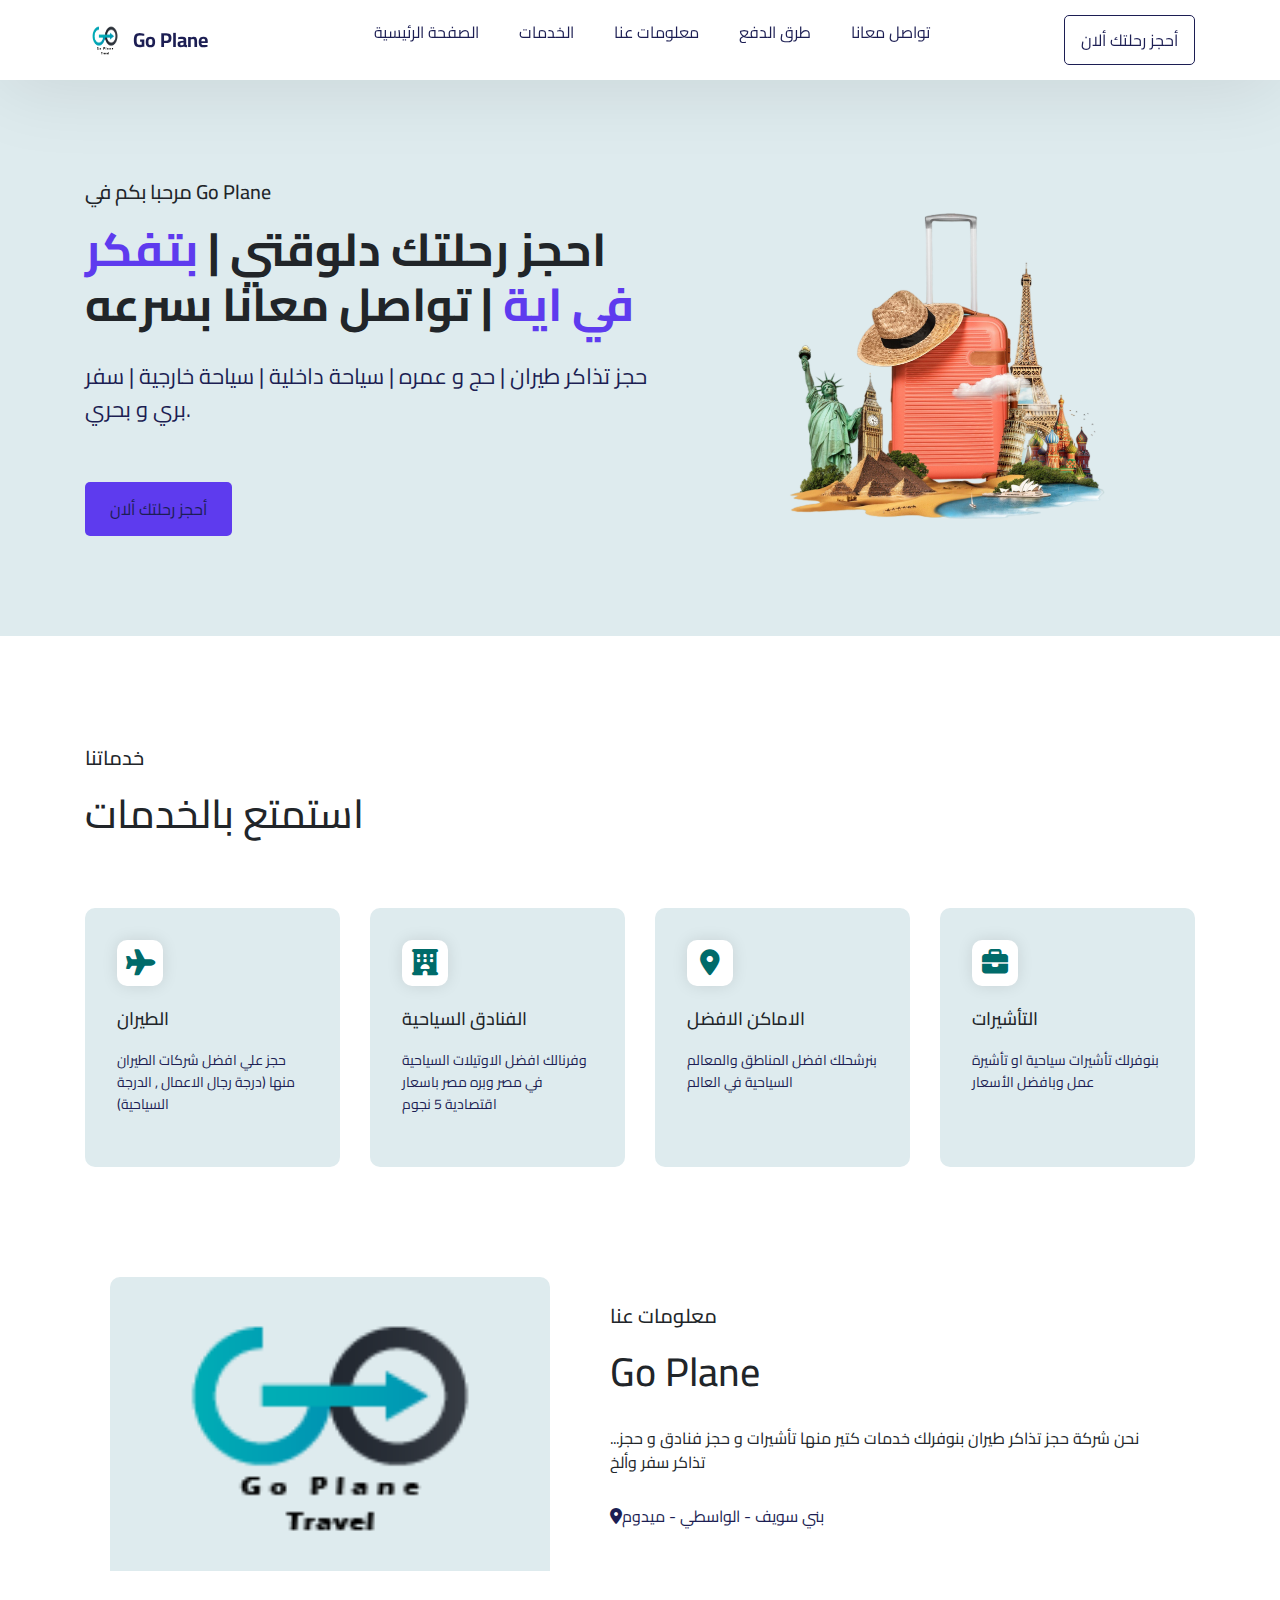
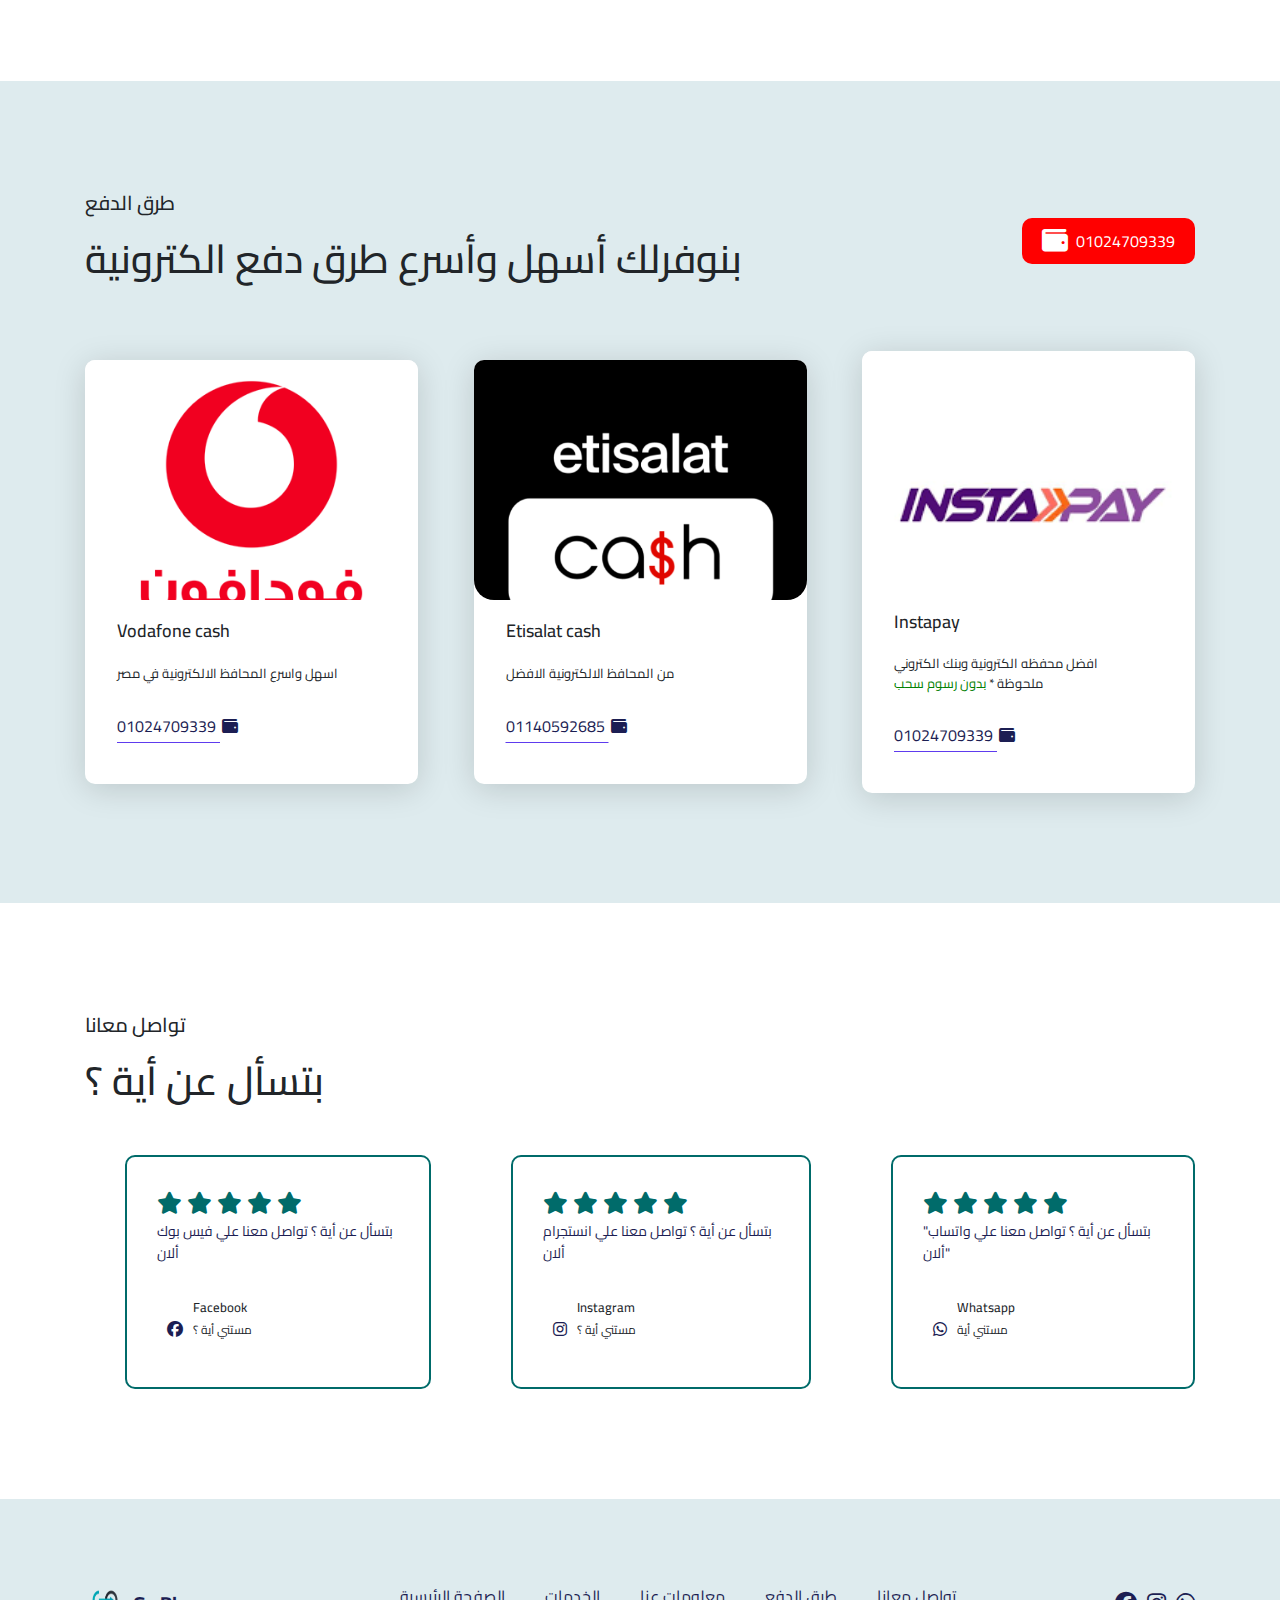
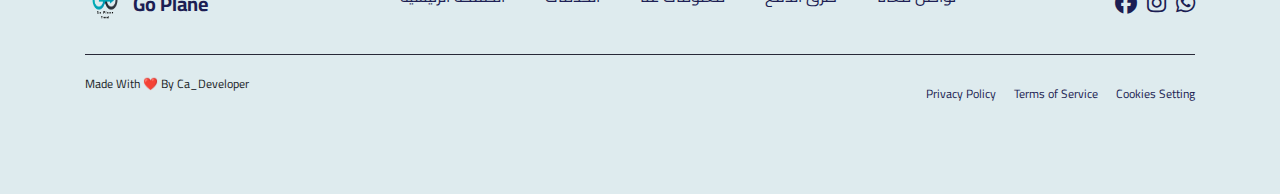
==== commit 95945b5a: "Add files via upload" ====
--- a/index.html
+++ b/index.html
@@ -1,50 +1,236 @@
 <!DOCTYPE html>
-<html lang="ar">
+<html lang="en">
 <head>
     <meta charset="UTF-8">
     <meta name="viewport" content="width=device-width, initial-scale=1.0">
-    <title>تحديث</title>
-    <style>
-        /* styles.css */
-body {
-    font-family: 'Arial', sans-serif;
-    display: flex;
-    justify-content: center;
-    align-items: center;
-    height: 100vh;
-    margin: 0;
-    background: linear-gradient(to right, #4CAF50, #81C784);
-    color: white;
-    text-align: center;
-}
-
-.container {
-    background: rgba(0, 0, 0, 0.5);
-    padding: 20px;
-    border-radius: 10px;
-}
-
-.logo {
-    max-width: 150px;
-    margin-bottom: 20px;
-}
-
-h1 {
-    font-size: 2.5em;
-    margin-bottom: 20px;
-}
-
-p {
-    font-size: 1.2em;
-}
-
-    </style>
+    <!-- logo icon -->
+    <link rel="icon" href="images/logo_black1.png">
+    <!-- bootstrab file  -->
+    <link rel="stylesheet" href="css/bootstrap.min.css">
+    <!-- style file  -->
+    <link rel="stylesheet" href="css/style .css">
+    <!-- fontawesome CDN  -->
+    <link rel="stylesheet" href="https://cdnjs.cloudflare.com/ajax/libs/font-awesome/5.15.1/css/all.min.css">
+    <link rel="stylesheet" href="css/all.min.css">
+    <!-- Title  -->
+    <title>Go Plane</title>
 </head>
 <body>
-    <div class="container">
-        <img src="images/logo_black1.png" alt="Logo" class="logo">
-        <h1>هناك تحديث الآن</h1>
-        <p>مش هنتأخر عليكم كتير</p>
-    </div>
+
+    <nav>
+        <div class="logo">
+            <img src="images/logo_black1.png">
+            <a href="https://www.facebook.com/profile.php?id=61559482955144&mibextid=LQQJ4d" target="_blank">Go Plane</a>
+        </div>
+        <ul>
+            <li><a href="#main">الصفحة الرئيسية</a></li>
+            <li><a href="#skills">الخدمات</a></li>
+            <li><a href="#about">معلومات عنا</a></li>
+            <li><a href="#portfolio">طرق الدفع</a></li>
+            <li><a href="#feedback"> تواصل معانا</a></li>
+        </ul>
+        <button><a href="https://wa.me/message/EIZU4DLAETA6A1">أحجز رحلتك ألان</a></button>
+        <button id="menuButton" onclick="openMenu()">
+            <i class='fa-solid fa-bars'></i>
+        </button>
+    </nav>
+
+    <div class="main" id="main">
+        <div class="left">
+            <h5>مرحبا بكم في Go Plane</h5>
+            <h3>احجز رحلتك دلوقتي |<span> بتفكر في اية</span> | تواصل معانا بسرعه   </h3>
+            <p>حجز تذاكر طيران | حج و عمره | سياحة داخلية | سياحة خارجية | سفر بري و بحري.</p>
+            <button><a href="https://wa.me/message/EIZU4DLAETA6A1">أحجز رحلتك ألان</a></button>
+        </div>
+        <div class="right">
+            <img src="images/travel-concept-with-baggage.png">
+        </div>
+    </div>
+
+    <div class="skills" id="skills">
+        <h5>خدماتنا</h5>
+        <h3>استمتع بالخدمات</h3>
+        <div class="skill-items">
+            <div class="item">
+                <div class="icon"><i class="fa-solid fa-plane"></i></div>
+                <h4>الطيران</h4>
+                <p>حجز علي افضل شركات الطيران منها (درجة رجال الاعمال , الدرجة السياحية)</p>
+            </div>
+            <div class="item">
+                <div class="icon"><i class="fa-solid fa-hotel"></i></div>
+                <h4>الفنادق السياحية</h4>
+                <p>وفرنالك افضل الاوتيلات السياحية في مصر وبره مصر باسعار اقتصادية 5 نجوم</p>
+            </div>
+            <div class="item">
+                <div class="icon"><i class="fa-solid fa-location-dot"></i></div>
+                <h4>الاماكن الافضل </h4>
+                <p>بنرشحلك افضل المناطق والمعالم السياحية في العالم </p>
+            </div>
+            <div class="item">
+                <div class="icon"><i class="fa-solid fa-briefcase"></i></div>
+                <h4>التأشيرات</h4>
+                <p>بنوفرلك تأشيرات  سياحية  او تأشيرة عمل  وبافضل الأسعار </p>
+            </div>
+        </div>
+    </div>
+
+    <div class="about" id="about">
+        <div class="left">
+            <img src="images/logo_black1.png">
+        </div>
+        <div class="right">
+            <h5>معلومات عنا</h5>
+            <h3>Go Plane</h3>
+            <p> ...نحن شركة حجز تذاكر طيران  بنوفرلك خدمات كتير منها تأشيرات و حجز فنادق و حجز تذاكر سفر وألخ</p>
+            <p> <a href="https://maps.app.goo.gl/Y21S1eks9aKTNaPe8"> <i class="fa-solid fa-location-dot"></i>بني سويف - الواسطي - ميدوم</a></p>
+        </div>
+    </div>
+
+    <div class="portfolio" id="portfolio">
+        <div class="header">
+            <div class="info">
+                <h5>طرق الدفع</h5>
+                <h3>بنوفرلك أسهل وأسرع طرق دفع الكترونية</h3>
+            </div>
+            <button><i class="fa-solid fa-wallet"></i> 01024709339</button>
+        </div>
+
+        <div class="portfo-items">
+            <div class="item">
+                <img src="images/vodavone-icon.png">
+                <div class="info">
+                    <h4>Vodafone cash</h4>
+                    <p>
+                        اسهل واسرع المحافظ الالكترونية في مصر 
+                    </p>
+                    <a href="https://wa.me/message/EIZU4DLAETA6A1">01024709339 <i class="fa-solid fa-wallet"></i></a>
+                </div>
+            </div>
+            <div class="item">
+                <img src="images/etesalat-icon.png">
+                <div class="info">
+                    <h4>Etisalat cash</h4>
+                    <p>
+                        من المحافظ الالكترونية الافضل 
+                    </p>
+                    <a href="https://wa.me/message/EIZU4DLAETA6A1">01140592685 <i class="fa-solid fa-wallet"></i></a>
+                </div>
+            </div>
+            <div class="item">
+                <img src="images/inatapay.png">
+                <div class="info">
+                    <h4>Instapay</h4>
+                    <p>
+                        افضل محفظه الكترونية وبنك الكتروني 
+                        <br>
+                        ملحوظة *
+                        <span class="wallet">بدون رسوم سحب</span>
+                    </p>
+                    <a href="https://wa.me/message/EIZU4DLAETA6A1">01024709339 <i class="fa-solid fa-wallet"></i></a>
+                </div>
+            </div>
+        </div>
+
+    </div>
+
+    <div class="feedback" id="feedback">
+        <h5>تواصل معانا </h5>
+        <h3>بتسأل عن أية ؟</h3>
+        <div class="customers">
+            <a href="https://www.facebook.com/profile.php?id=61559482955144&mibextid=LQQJ4d" ><div class="item">
+                <div class="rating">
+                    <i class="fa-solid fa-star"></i>
+                    <i class="fa-solid fa-star"></i>
+                    <i class="fa-solid fa-star"></i>
+                    <i class="fa-solid fa-star"></i>
+                    <i class="fa-solid fa-star"></i>
+                </div>
+                <p>بتسأل عن أية ؟ تواصل معنا علي فيس بوك ألان </p>
+                <div class="user">
+                    <a href="https://www.facebook.com/profile.php?id=61559482955144&mibextid=LQQJ4d" ><i class="fa-brands fa-facebook"></i></a>
+                    <div class="info">
+                        <h5>Facebook</h5>
+                        <p>مستني أية ؟</p>
+                    </div>
+                </div>
+            </div></a>
+            <a href="https://www.instagram.com/go_plane/" ><div class="item">
+                <div class="rating">
+                    <i class="fa-solid fa-star"></i>
+                    <i class="fa-solid fa-star"></i>
+                    <i class="fa-solid fa-star"></i>
+                    <i class="fa-solid fa-star"></i>
+                    <i class="fa-solid fa-star"></i>
+                </div>
+                <p>
+                    بتسأل عن أية ؟ تواصل معنا علي  انستجرام ألان
+                </p>
+                <div class="user">
+                    <a href="https://www.instagram.com/go_plane/" ><i class="fa-brands fa-instagram"></i></a>
+                    <div class="info">
+                        <h5>Instagram</h5>
+                        <p>مستني أية ؟</p>
+                    </div>
+                </div>
+            </div></a>
+            <a href="https://wa.me/message/EIZU4DLAETA6A1" ><div class="item">
+                <div class="rating">
+                    <i class="fa-solid fa-star"></i>
+                    <i class="fa-solid fa-star"></i>
+                    <i class="fa-solid fa-star"></i>
+                    <i class="fa-solid fa-star"></i>
+                    <i class="fa-solid fa-star"></i>
+                </div>
+                <p>
+                    "بتسأل عن أية ؟ تواصل معنا علي واتساب ألان"
+                </p>
+                <div class="user">
+                    <a href="https://wa.me/message/EIZU4DLAETA6A1" ><i class="fa-brands fa-whatsapp"></i></a>
+                    <div class="info">
+                        <h5>Whatsapp</h5>
+                        <p>مستني أية</p>
+                    </div>
+                </div>
+            </div></a>
+        </div>
+    </div>
+
+    <footer>
+        <div class="top">
+            <div class="logo">
+                <img src="images/logo_black1.png">
+                <a href="https://www.facebook.com/profile.php?id=61559482955144&mibextid=LQQJ4d">Go Plane</a>
+            </div>
+            <ul>
+                <li><a href="#main">الصفحة الرئيسية</a></li>
+                <li><a href="#skills">الخدمات</a></li>
+                <li><a href="#about">معلومات عنا</a></li>
+                <li><a href="#portfolio">طرق الدفع</a></li>
+                <li><a href="#feedback">تواصل معانا</a></li>
+            </ul>
+            <div class="social-links">
+                <a href="https://www.facebook.com/profile.php?id=61559482955144&mibextid=LQQJ4d"><i class="fa-brands fa-facebook"></i></a>
+                <a href="https://www.instagram.com/go_plane/"><i class="fa-brands fa-instagram"></i></a>
+                <a href="https://wa.me/message/EIZU4DLAETA6A1"><i class="fa-brands fa-whatsapp"></i></a>
+
+            </div>
+        </div>
+        <div class="separator"></div>
+        <div class="bottom">
+            <p>
+                Made With ❤️ By Ca_Developer            
+            </p>
+            <div class="links">
+                <a href="https://www.facebook.com/profile.php?id=61559482955144&mibextid=LQQJ4d">Privacy Policy</a>
+                <a href="https://www.facebook.com/profile.php?id=61559482955144&mibextid=LQQJ4d">Terms of Service</a>
+                <a href="https://www.facebook.com/profile.php?id=61559482955144&mibextid=LQQJ4d">Cookies Setting</a>
+            </div>
+        </div>
+    </footer>
+
+
+
+    <script src="js/bootstrap.min.js"></script>
+    <script src="js/script.js"></script>
 </body>
-</html>
+</html>--- a/css/style .css
+++ b/css/style .css
@@ -0,0 +1,612 @@
+@import url('https://fonts.googleapis.com/css2?family=Cairo:wght@200..1000&display=swap');
+
+
+html{
+    scroll-behavior: smooth;
+}
+
+*{
+    margin: 0;
+    padding: 0;
+    box-sizing: border-box;
+    font-family: 'cairo', sans-serif;
+}
+
+a{
+    text-decoration: none;
+    color: #1c1e53;
+    transition: color 0.3s ease;
+}
+
+a:hover{
+    color: #5e3bee !important;
+}
+
+h5{
+    font-size: 20px;
+}
+
+li{
+    list-style: none;
+}
+
+nav{
+    background-color: #fff;
+    position: sticky;
+    top: 0;
+    padding: 0 85px;
+    display: flex;
+    align-items: center;
+    justify-content: space-between;
+    height: 80px;
+    box-shadow: 0 5px 80px rgba(0, 0, 0, 0.1);
+}
+
+nav .logo,
+footer .logo{
+    display: flex;
+    align-items: center;
+}
+
+nav .logo a,
+footer .logo a{
+    margin-left: 8px;
+    font-weight: bold;
+    font-size: 20px;
+}
+
+nav .logo img,
+footer .logo img{
+    width: 40px;
+    height: 40px;
+}
+
+nav ul,
+footer .top ul{
+    display: flex;
+    gap: 40px;
+}
+
+nav button{
+    color: #1c1e53;
+    background-color: transparent;
+    padding: 12px 16px;
+    border-radius: 5px;
+    border: 1px solid #1c1e53;
+    cursor: pointer;
+    transition: all 0.3s ease;
+}
+
+nav button:hover{
+    background-color: #5e3bee;
+    border-color: #5e3bee;
+    color: #fff;
+}
+
+nav button#menuButton{
+    display: none;
+    align-items: center;
+    justify-content: center;
+    font-size: 24px;
+    padding: 7px;
+}
+
+.main{
+    background-color: #deebee;
+    padding: 90px 85px;
+    display: flex;
+    align-items: center;
+    justify-content: space-between;
+    gap: 40px;
+}
+
+.main .left{
+    display: flex;
+    flex-direction: column;
+    align-items: start;
+}
+
+.main .left h3{
+    margin-top: 10px;
+    font-weight: bold;
+    font-size: 46px;
+}
+
+.main .left h3 span{
+    color: #5e3bee;
+}
+
+.main .left p{
+    color: #1c1e53;
+    font-size: 22px;
+    margin-top: 20px;
+}
+
+.main .left button{
+    margin-top: 40px;
+    color: #fff;
+    cursor: pointer;
+    background-color: #5e3bee;
+    padding: 14px 24px;
+    border: 1px solid transparent;
+    border-radius: 5px;
+}
+
+.main .right img{
+    width: 500px;
+}
+
+.skills{
+    padding: 110px 85px 0;
+}
+
+.skills h3,
+.about .right h3,
+.portfolio .header h3,
+.feedback h3{
+    font-size: 40px;
+    margin-top: 20px;
+}
+
+.skills .skill-items{
+    display: flex;
+    margin-top: 70px;
+    gap: 30px;
+}
+
+.skills .skill-items .item{
+    background-color: #deebee;
+    width: 25%;
+    border-radius: 10px;
+    padding: 32px;
+    border-bottom: 4px solid transparent;
+    cursor: pointer;
+    transition: all 0.3s ease;
+}
+
+.skills .skill-items .item:hover{
+    border-color: #5e3bee;
+}
+
+.skills .skill-items .item .icon{
+    display: flex;
+    align-items: center;
+    justify-content: center;
+    background-color: #fff;
+    width: 46px;
+    height: 46px;
+    border-radius: 10px;
+    margin-bottom: 22px;
+    box-shadow: 0 0 16px rgba(0, 0, 0, 0.1);
+}
+
+.skills .skill-items .item .icon i{
+    font-size: 26px;
+    color: #006b6a;
+}
+
+.skills .skill-items .item h4,
+.portfolio .portfo-items .item .info h4{
+    font-size: 18px;
+}
+
+.skills .skill-items .item p{
+    margin-top: 20px;
+    font-size: 14px;
+    line-height: 22px;
+    color: #1c1e53;
+}
+
+.about{
+    padding: 110px;
+    display: flex;
+    align-items: center;
+    gap: 60px;
+}
+
+.about .left{
+    background-color: #deebee;
+    border-radius: 10px 10px 0 0;
+}
+
+.about .left img{
+    width: 440px;
+}
+
+.about .right p{
+    font-size: 16px;
+    margin-top: 30px;
+}
+
+.portfolio{
+    background-color: #deebee;
+    padding: 110px 85px;
+}
+
+.portfolio .header{
+    display: flex;
+    align-items: center;
+    justify-content: space-between;
+    margin-bottom: 60px;
+}
+
+.portfolio .header button{
+    background-color: #ff0000;
+    padding: 10px 20px;
+    color: #fff;
+    display: flex;
+    align-items: center;
+    cursor: pointer;
+    gap: 8px;
+    border: none;
+    border-radius: 10px;
+}
+
+.portfolio .header button i{
+    font-size: 26px;
+}
+
+.portfolio .portfo-items{
+    display: flex;
+    align-items: center;
+    justify-content: space-between;
+}
+
+.portfolio .portfo-items .item{
+    width: 30%;
+    background-color: #fff;
+    border-radius: 10px;
+    border-bottom: 4px solid transparent;
+    cursor: pointer;
+    box-shadow: 0 5px 32px rgba(0, 0, 0, 0.15);
+    transition: all 0.3s ease;
+}
+
+.portfolio .portfo-items .item:hover{
+    border-color: #5e3bee;
+}
+
+.portfolio .portfo-items .item img{
+    width: 100%;
+    height: 240px;
+    object-fit: cover;
+    object-position: top;
+    border-radius: 10px 10px 20px 20px;
+}
+
+.portfolio .portfo-items .item .info{
+    display: flex;
+    flex-direction: column;
+    gap: 14px;
+    padding: 20px 32px 42px;
+}
+
+.portfolio .portfo-items .item .info p{
+    font-size: 13px;
+}
+
+.portfolio .portfo-items .item .info a{
+    text-decoration: underline;
+    text-underline-offset: 10px;
+    text-decoration-color: #5e3bee;
+}
+
+.portfolio .portfo-items .item .info a i{
+    margin-left: 2px;
+    font-size: 16px;
+}
+
+.feedback{
+    padding: 110px 85px;
+}
+
+.feedback .customers{
+    margin-top: 50px;
+    display: flex;
+    gap: 40px;
+}
+
+.feedback .customers .item{
+    display: flex;
+    flex-direction: column;
+    gap: 20px;
+    border: 2px solid #006b6a;
+    border-radius: 10px;
+    padding: 30px;
+    cursor: pointer;
+    transition: all 0.3s ease;
+}
+
+.feedback .customers .item .rating{
+    color: #006b6a;
+    font-size: 22px;
+}
+
+.feedback .customers .item:hover{
+    border-color: #5e3bee;
+}
+
+
+
+.feedback .customers .item p{
+    line-height: 22px;
+    font-size: 14px;
+}
+
+.feedback .customers .item .user{
+    display: flex;
+    align-items: center;
+    gap: 10px;
+}
+
+.feedback .customers .item .user img{
+    width: 40px;
+    height: 40px;
+    object-fit: cover;
+    border-radius: 50%;
+}
+
+.feedback .customers .item .user h5{
+    font-size: 13px;
+    font-weight: 500;
+    margin-bottom: 3px;
+}
+
+.feedback .customers .item .user p{
+    font-size: 12px;
+}
+
+footer{
+    background-color: #deebee;
+    padding: 85px;
+    display: flex;
+    flex-direction: column;
+}
+
+footer .top,
+footer .bottom{
+    display: flex;
+    align-items: center;
+    justify-content: space-between;
+}
+
+footer .top .social-links{
+    display: flex;
+    align-items: center;
+    gap: 10px;
+    font-size: 22px;
+}
+
+footer .separator{
+    width: 100%;
+    height: 1px;
+    background-color: #282938;
+    margin: 30px 0 20px;
+}
+
+footer .bottom p{
+    font-size: 12px;
+}
+
+footer .bottom .links a{
+    font-size: 12px;
+    margin-left: 14px;
+}
+
+@media screen and (max-width: 1200px) {
+    
+    .main .left h5{
+        font-size: 18px;
+    }
+
+    .main .left h3{
+        font-size: 36px;
+    }
+
+    .main .left p{
+        font-size: 18px;
+    }
+
+    .main .right img{
+        width: 380px;
+    }
+
+    .skills .skill-items{
+        gap: 10px;
+        justify-content: space-between;
+        flex-wrap: wrap;
+    }
+
+    .skills .skill-items .item{
+        width: 49%;
+    }
+
+    .about .left img{
+        width: 370px;
+    }
+
+    .skills h3,
+    .about .right h3,
+    .portfolio .header h3,
+    .feedback h3{
+        font-size: 32px;
+    }
+
+    .about .right p{
+        font-size: 15px;
+    }
+
+    .feedback .customers .item .rating{
+        font-size: 20px;
+    }
+
+    .feedback .customers .item p{
+        font-size: 13px;
+    }
+
+    footer .top ul{
+        gap: 20px;
+    }
+
+}
+
+@media screen and (max-width: 992px) {
+    
+    nav button{
+        display: none;
+    }
+
+    nav ul{
+        gap: 20px;
+    }
+
+    nav ul li a{
+        font-size: 15px;
+    }
+
+    .main{
+        flex-direction: column;
+    }
+
+    .about{
+        flex-direction: column;
+        justify-content: center;
+    }
+
+    .portfolio .portfo-items{
+        gap: 22px;
+        flex-wrap: wrap;
+        justify-content: center;
+    }
+
+    .portfolio .portfo-items .item{
+        width: 48%;
+    }
+
+    .feedback .customers{
+        gap: 14px;
+        flex-wrap: wrap;
+        justify-content: center;
+    }
+
+    .feedback .customers .item{
+        width: 48%;
+    }
+
+    footer .top ul{
+        display: none;
+    }
+
+}
+
+
+
+
+@media screen and (max-width: 768px) {
+    
+    nav{
+        justify-content: space-between;
+        padding: 0 42px;
+    }
+
+    nav ul{
+        display: none;
+    }
+
+    nav.open .logo{
+        display: none;
+    }
+
+    nav.open ul{
+        display: flex;
+    }
+
+    nav button#menuButton{
+        display: flex;
+    }
+
+    .main{
+        padding: 42px;
+    }
+
+    .skills{
+        padding: 85px 42px 0;
+    }
+
+    .skills .skill-items{
+        gap: 8px;
+    }
+
+    .about{
+        padding: 85px 42px;
+    }
+
+    .portfolio{
+        padding: 60px 42px;
+    }
+
+    .portfolio .portfo-items{
+        gap: 18px;
+    }
+
+    .feedback{
+        padding: 85px 42px;
+    }
+
+    footer{
+        padding: 85px 42px;
+    }
+
+    footer .bottom{
+        flex-direction: column-reverse;
+        gap: 14px;
+    }
+
+}
+
+@media screen and (max-width: 576px) {
+    
+    nav ul li a{
+        font-size: 13px;
+    }
+
+    nav .logo a{
+        font-size: 18px;
+    }
+
+    .main .left h3{
+        font-size: 32px;
+    }
+
+    .main .left p{
+        font-size: 16px;
+    }
+
+    .main .left button{
+        width: 100%;
+    }
+
+    .skills .skill-items .item{
+        width: 100%;
+    }
+
+    .portfolio .header button{
+        font-size: 12px;
+        padding: 8px 14px;
+    }
+
+    .portfolio .portfo-items .item{
+        width: 80%;
+    }
+
+    .feedback .customers .item{
+        width: 100%;
+    }
+
+}
+
+
+span.wallet {
+    color: rgb(0, 128, 0);
+}
+
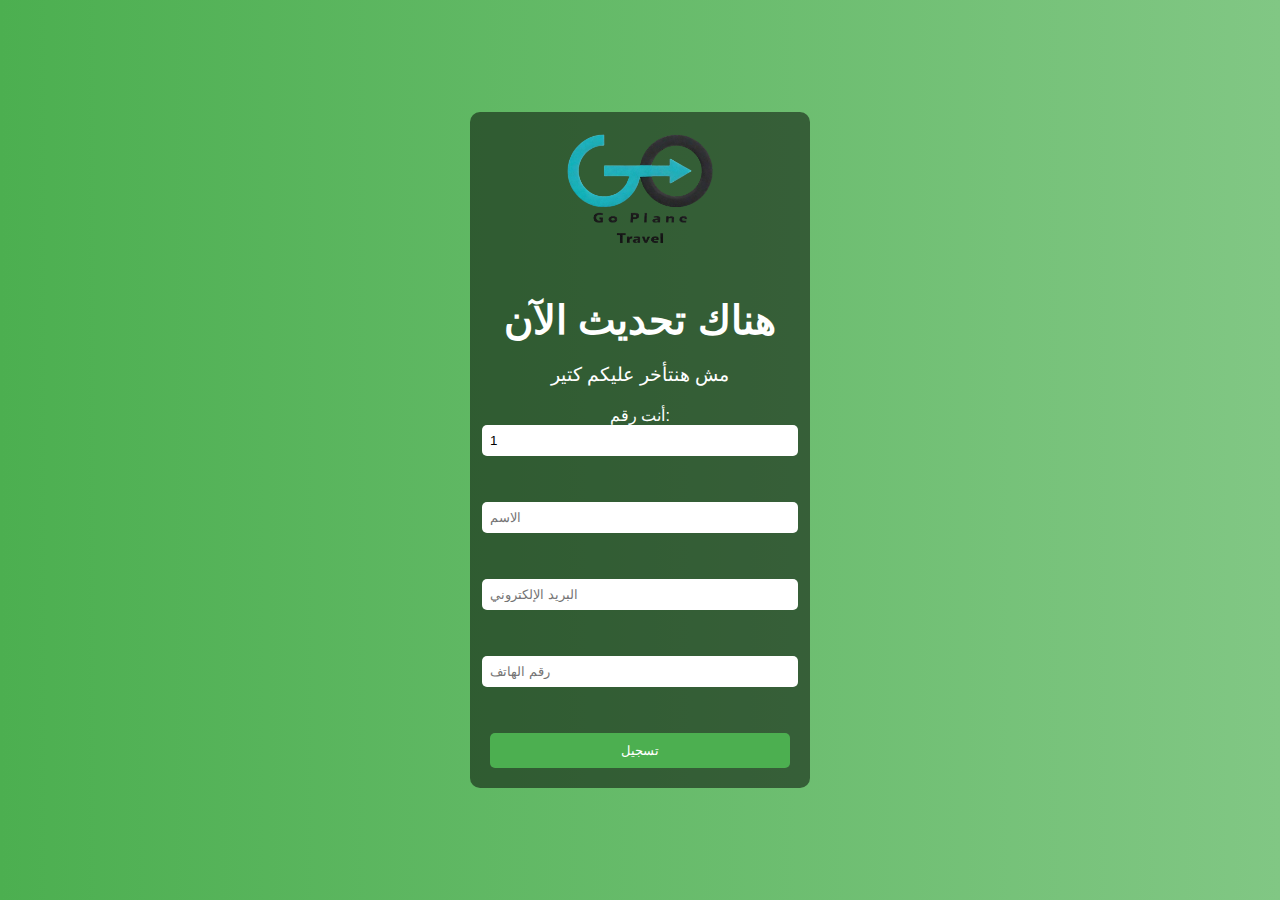
==== commit 88932fbb: "Add files via upload" ====
--- a/index.html
+++ b/index.html
@@ -1,236 +1,154 @@
 <!DOCTYPE html>
-<html lang="en">
+<html lang="ar">
 <head>
     <meta charset="UTF-8">
     <meta name="viewport" content="width=device-width, initial-scale=1.0">
-    <!-- logo icon -->
-    <link rel="icon" href="images/logo_black1.png">
-    <!-- bootstrab file  -->
-    <link rel="stylesheet" href="css/bootstrap.min.css">
-    <!-- style file  -->
-    <link rel="stylesheet" href="css/style .css">
-    <!-- fontawesome CDN  -->
-    <link rel="stylesheet" href="https://cdnjs.cloudflare.com/ajax/libs/font-awesome/5.15.1/css/all.min.css">
-    <link rel="stylesheet" href="css/all.min.css">
-    <!-- Title  -->
-    <title>Go Plane</title>
+    <title>تحديث</title>
+    <style>
+        /* styles.css */
+        body {
+            font-family: 'Arial', sans-serif;
+            display: flex;
+            justify-content: center;
+            align-items: center;
+            height: 100vh;
+            margin: 0;
+            background: linear-gradient(to right, #4CAF50, #81C784);
+            color: white;
+            text-align: center;
+        }
+
+        .container {
+            background: rgba(0, 0, 0, 0.5);
+            padding: 20px;
+            border-radius: 10px;
+            width: 300px;
+        }
+
+        .logo {
+            max-width: 150px;
+            margin-bottom: 20px;
+        }
+
+        h1 {
+            font-size: 2.5em;
+            margin-bottom: 20px;
+        }
+
+        p {
+            font-size: 1.2em;
+            margin-bottom: 20px;
+        }
+
+        form {
+            display: flex;
+            flex-direction: column;
+            align-items: center;
+        }
+
+        input {
+            margin-bottom: 10px;
+            padding: 8px;
+            width: 100%;
+            border: none;
+            border-radius: 5px;
+        }
+
+        button {
+            padding: 10px;
+            width: 100%;
+            background-color: #4CAF50;
+            color: white;
+            border: none;
+            border-radius: 5px;
+            cursor: pointer;
+        }
+
+        button:hover {
+            background-color: #45a049;
+        }
+    </style>
 </head>
 <body>
+    <div class="container">
+        <img src="WhatsApp_Image-removebg-preview.png" alt="Logo" class="logo">
+        <h1>هناك تحديث الآن</h1>
+        <p>مش هنتأخر عليكم كتير</p>
 
-    <nav>
-        <div class="logo">
-            <img src="images/logo_black1.png">
-            <a href="https://www.facebook.com/profile.php?id=61559482955144&mibextid=LQQJ4d" target="_blank">Go Plane</a>
-        </div>
-        <ul>
-            <li><a href="#main">الصفحة الرئيسية</a></li>
-            <li><a href="#skills">الخدمات</a></li>
-            <li><a href="#about">معلومات عنا</a></li>
-            <li><a href="#portfolio">طرق الدفع</a></li>
-            <li><a href="#feedback"> تواصل معانا</a></li>
-        </ul>
-        <button><a href="https://wa.me/message/EIZU4DLAETA6A1">أحجز رحلتك ألان</a></button>
-        <button id="menuButton" onclick="openMenu()">
-            <i class='fa-solid fa-bars'></i>
-        </button>
-    </nav>
+        <!-- Form for customer registration -->
+        <form id="registrationForm">
+            <label for="clientNumber">أنت رقم:</label>
+            <input type="text" id="clientNumber" name="clientNumber" readonly><br><br>
 
-    <div class="main" id="main">
-        <div class="left">
-            <h5>مرحبا بكم في Go Plane</h5>
-            <h3>احجز رحلتك دلوقتي |<span> بتفكر في اية</span> | تواصل معانا بسرعه   </h3>
-            <p>حجز تذاكر طيران | حج و عمره | سياحة داخلية | سياحة خارجية | سفر بري و بحري.</p>
-            <button><a href="https://wa.me/message/EIZU4DLAETA6A1">أحجز رحلتك ألان</a></button>
-        </div>
-        <div class="right">
-            <img src="images/travel-concept-with-baggage.png">
-        </div>
+            <input type="text" id="name" name="name" placeholder="الاسم" required><br><br>
+            <input type="email" id="email" name="email" placeholder="البريد الإلكتروني" required><br><br>
+            <input type="tel" id="phone" name="phone" placeholder="رقم الهاتف" required><br><br>
+
+            <button type="submit">تسجيل</button>
+        </form>
     </div>
 
-    <div class="skills" id="skills">
-        <h5>خدماتنا</h5>
-        <h3>استمتع بالخدمات</h3>
-        <div class="skill-items">
-            <div class="item">
-                <div class="icon"><i class="fa-solid fa-plane"></i></div>
-                <h4>الطيران</h4>
-                <p>حجز علي افضل شركات الطيران منها (درجة رجال الاعمال , الدرجة السياحية)</p>
-            </div>
-            <div class="item">
-                <div class="icon"><i class="fa-solid fa-hotel"></i></div>
-                <h4>الفنادق السياحية</h4>
-                <p>وفرنالك افضل الاوتيلات السياحية في مصر وبره مصر باسعار اقتصادية 5 نجوم</p>
-            </div>
-            <div class="item">
-                <div class="icon"><i class="fa-solid fa-location-dot"></i></div>
-                <h4>الاماكن الافضل </h4>
-                <p>بنرشحلك افضل المناطق والمعالم السياحية في العالم </p>
-            </div>
-            <div class="item">
-                <div class="icon"><i class="fa-solid fa-briefcase"></i></div>
-                <h4>التأشيرات</h4>
-                <p>بنوفرلك تأشيرات  سياحية  او تأشيرة عمل  وبافضل الأسعار </p>
-            </div>
-        </div>
-    </div>
+    <script>
+        // Open the IndexedDB
+        let db;
+        const request = indexedDB.open("CustomerDB", 1);
 
-    <div class="about" id="about">
-        <div class="left">
-            <img src="images/logo_black1.png">
-        </div>
-        <div class="right">
-            <h5>معلومات عنا</h5>
-            <h3>Go Plane</h3>
-            <p> ...نحن شركة حجز تذاكر طيران  بنوفرلك خدمات كتير منها تأشيرات و حجز فنادق و حجز تذاكر سفر وألخ</p>
-            <p> <a href="https://maps.app.goo.gl/Y21S1eks9aKTNaPe8"> <i class="fa-solid fa-location-dot"></i>بني سويف - الواسطي - ميدوم</a></p>
-        </div>
-    </div>
+        request.onupgradeneeded = function(event) {
+            db = event.target.result;
+            const objectStore = db.createObjectStore("customers", { keyPath: "id", autoIncrement: true });
+            objectStore.createIndex("name", "name", { unique: false });
+            objectStore.createIndex("email", "email", { unique: true });
+            objectStore.createIndex("phone", "phone", { unique: false });
+        };
 
-    <div class="portfolio" id="portfolio">
-        <div class="header">
-            <div class="info">
-                <h5>طرق الدفع</h5>
-                <h3>بنوفرلك أسهل وأسرع طرق دفع الكترونية</h3>
-            </div>
-            <button><i class="fa-solid fa-wallet"></i> 01024709339</button>
-        </div>
+        request.onsuccess = function(event) {
+            db = event.target.result;
+            updateClientNumber();
+        };
 
-        <div class="portfo-items">
-            <div class="item">
-                <img src="images/vodavone-icon.png">
-                <div class="info">
-                    <h4>Vodafone cash</h4>
-                    <p>
-                        اسهل واسرع المحافظ الالكترونية في مصر 
-                    </p>
-                    <a href="https://wa.me/message/EIZU4DLAETA6A1">01024709339 <i class="fa-solid fa-wallet"></i></a>
-                </div>
-            </div>
-            <div class="item">
-                <img src="images/etesalat-icon.png">
-                <div class="info">
-                    <h4>Etisalat cash</h4>
-                    <p>
-                        من المحافظ الالكترونية الافضل 
-                    </p>
-                    <a href="https://wa.me/message/EIZU4DLAETA6A1">01140592685 <i class="fa-solid fa-wallet"></i></a>
-                </div>
-            </div>
-            <div class="item">
-                <img src="images/inatapay.png">
-                <div class="info">
-                    <h4>Instapay</h4>
-                    <p>
-                        افضل محفظه الكترونية وبنك الكتروني 
-                        <br>
-                        ملحوظة *
-                        <span class="wallet">بدون رسوم سحب</span>
-                    </p>
-                    <a href="https://wa.me/message/EIZU4DLAETA6A1">01024709339 <i class="fa-solid fa-wallet"></i></a>
-                </div>
-            </div>
-        </div>
+        request.onerror = function(event) {
+            console.error("Database error: " + event.target.errorCode);
+        };
 
-    </div>
+        function updateClientNumber() {
+            const transaction = db.transaction(["customers"], "readonly");
+            const objectStore = transaction.objectStore("customers");
+            const countRequest = objectStore.count();
 
-    <div class="feedback" id="feedback">
-        <h5>تواصل معانا </h5>
-        <h3>بتسأل عن أية ؟</h3>
-        <div class="customers">
-            <a href="https://www.facebook.com/profile.php?id=61559482955144&mibextid=LQQJ4d" ><div class="item">
-                <div class="rating">
-                    <i class="fa-solid fa-star"></i>
-                    <i class="fa-solid fa-star"></i>
-                    <i class="fa-solid fa-star"></i>
-                    <i class="fa-solid fa-star"></i>
-                    <i class="fa-solid fa-star"></i>
-                </div>
-                <p>بتسأل عن أية ؟ تواصل معنا علي فيس بوك ألان </p>
-                <div class="user">
-                    <a href="https://www.facebook.com/profile.php?id=61559482955144&mibextid=LQQJ4d" ><i class="fa-brands fa-facebook"></i></a>
-                    <div class="info">
-                        <h5>Facebook</h5>
-                        <p>مستني أية ؟</p>
-                    </div>
-                </div>
-            </div></a>
-            <a href="https://www.instagram.com/go_plane/" ><div class="item">
-                <div class="rating">
-                    <i class="fa-solid fa-star"></i>
-                    <i class="fa-solid fa-star"></i>
-                    <i class="fa-solid fa-star"></i>
-                    <i class="fa-solid fa-star"></i>
-                    <i class="fa-solid fa-star"></i>
-                </div>
-                <p>
-                    بتسأل عن أية ؟ تواصل معنا علي  انستجرام ألان
-                </p>
-                <div class="user">
-                    <a href="https://www.instagram.com/go_plane/" ><i class="fa-brands fa-instagram"></i></a>
-                    <div class="info">
-                        <h5>Instagram</h5>
-                        <p>مستني أية ؟</p>
-                    </div>
-                </div>
-            </div></a>
-            <a href="https://wa.me/message/EIZU4DLAETA6A1" ><div class="item">
-                <div class="rating">
-                    <i class="fa-solid fa-star"></i>
-                    <i class="fa-solid fa-star"></i>
-                    <i class="fa-solid fa-star"></i>
-                    <i class="fa-solid fa-star"></i>
-                    <i class="fa-solid fa-star"></i>
-                </div>
-                <p>
-                    "بتسأل عن أية ؟ تواصل معنا علي واتساب ألان"
-                </p>
-                <div class="user">
-                    <a href="https://wa.me/message/EIZU4DLAETA6A1" ><i class="fa-brands fa-whatsapp"></i></a>
-                    <div class="info">
-                        <h5>Whatsapp</h5>
-                        <p>مستني أية</p>
-                    </div>
-                </div>
-            </div></a>
-        </div>
-    </div>
+            countRequest.onsuccess = function() {
+                const nextClientNumber = countRequest.result + 1;
+                document.getElementById("clientNumber").value = nextClientNumber;
+            };
+        }
 
-    <footer>
-        <div class="top">
-            <div class="logo">
-                <img src="images/logo_black1.png">
-                <a href="https://www.facebook.com/profile.php?id=61559482955144&mibextid=LQQJ4d">Go Plane</a>
-            </div>
-            <ul>
-                <li><a href="#main">الصفحة الرئيسية</a></li>
-                <li><a href="#skills">الخدمات</a></li>
-                <li><a href="#about">معلومات عنا</a></li>
-                <li><a href="#portfolio">طرق الدفع</a></li>
-                <li><a href="#feedback">تواصل معانا</a></li>
-            </ul>
-            <div class="social-links">
-                <a href="https://www.facebook.com/profile.php?id=61559482955144&mibextid=LQQJ4d"><i class="fa-brands fa-facebook"></i></a>
-                <a href="https://www.instagram.com/go_plane/"><i class="fa-brands fa-instagram"></i></a>
-                <a href="https://wa.me/message/EIZU4DLAETA6A1"><i class="fa-brands fa-whatsapp"></i></a>
+        document.getElementById("registrationForm").onsubmit = function(event) {
+            event.preventDefault();
 
-            </div>
-        </div>
-        <div class="separator"></div>
-        <div class="bottom">
-            <p>
-                Made With ❤️ By Ca_Developer            
-            </p>
-            <div class="links">
-                <a href="https://www.facebook.com/profile.php?id=61559482955144&mibextid=LQQJ4d">Privacy Policy</a>
-                <a href="https://www.facebook.com/profile.php?id=61559482955144&mibextid=LQQJ4d">Terms of Service</a>
-                <a href="https://www.facebook.com/profile.php?id=61559482955144&mibextid=LQQJ4d">Cookies Setting</a>
-            </div>
-        </div>
-    </footer>
+            const name = document.getElementById("name").value;
+            const email = document.getElementById("email").value;
+            const phone = document.getElementById("phone").value;
 
+            const transaction = db.transaction(["customers"], "readwrite");
+            const objectStore = transaction.objectStore("customers");
 
+            const customerData = {
+                name: name,
+                email: email,
+                phone: phone
+            };
 
-    <script src="js/bootstrap.min.js"></script>
-    <script src="js/script.js"></script>
+            const request = objectStore.add(customerData);
+
+            request.onsuccess = function() {
+                console.log("Customer data added successfully!");
+                console.log(customerData);
+                updateClientNumber(); // Update the client number after adding a new customer
+            };
+
+            request.onerror = function() {
+                console.error("Error adding customer data: " + request.error);
+            };
+        };
+    </script>
 </body>
-</html>+</html>
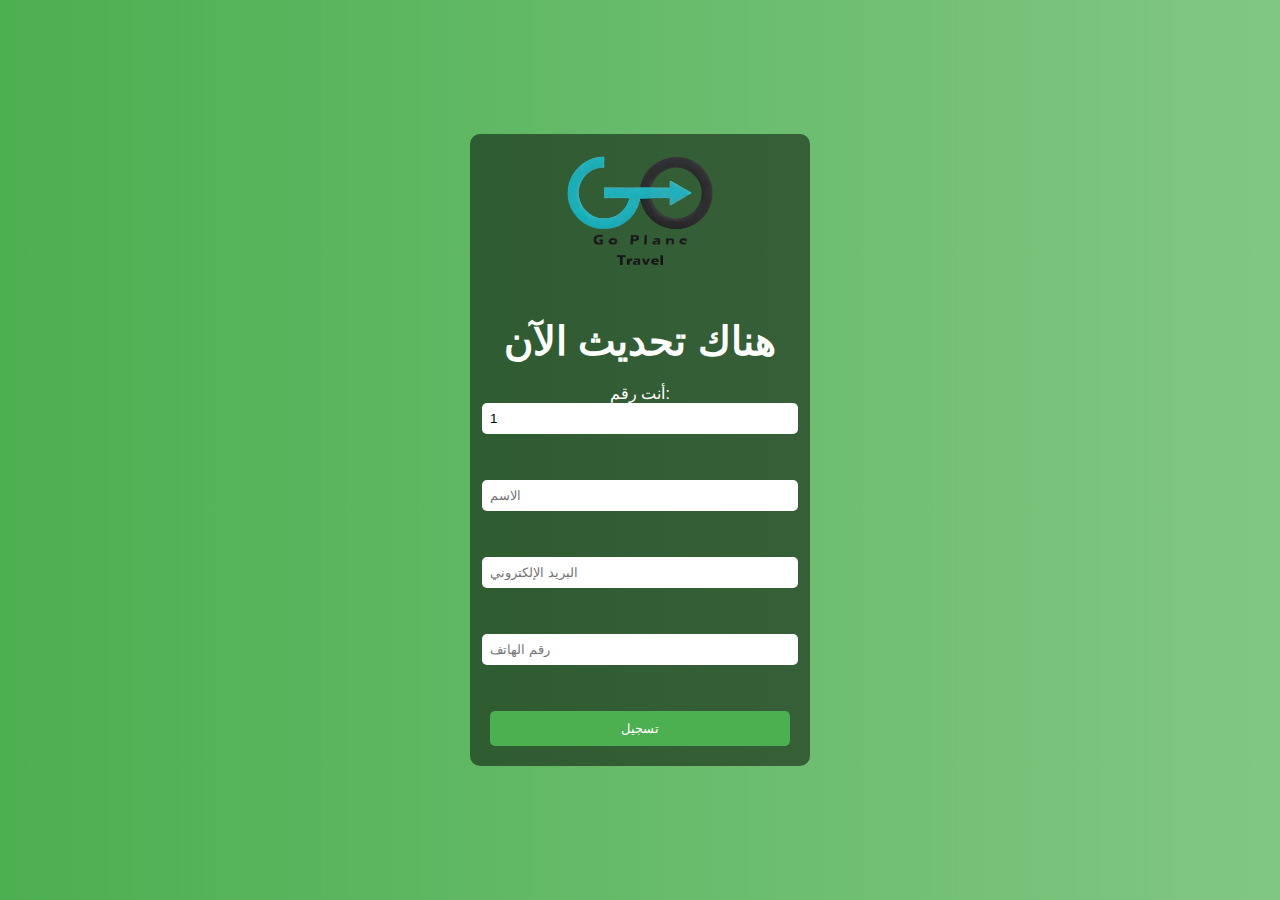
==== commit 0092bf89: "Add files via upload" ====
--- a/index.html
+++ b/index.html
@@ -67,13 +67,19 @@
         button:hover {
             background-color: #45a049;
         }
+
+        .thank-you-message {
+            display: none;
+            margin-top: 20px;
+            font-size: 1.2em;
+            color: #FFFF99;
+        }
     </style>
 </head>
 <body>
     <div class="container">
         <img src="WhatsApp_Image-removebg-preview.png" alt="Logo" class="logo">
         <h1>هناك تحديث الآن</h1>
-        <p>مش هنتأخر عليكم كتير</p>
 
         <!-- Form for customer registration -->
         <form id="registrationForm">
@@ -86,6 +92,8 @@
 
             <button type="submit">تسجيل</button>
         </form>
+
+        <p class="thank-you-message" id="thankYouMessage"></p>
     </div>
 
     <script>
@@ -131,22 +139,43 @@
             const transaction = db.transaction(["customers"], "readwrite");
             const objectStore = transaction.objectStore("customers");
 
-            const customerData = {
-                name: name,
-                email: email,
-                phone: phone
-            };
+            // التحقق من وجود البريد الإلكتروني مسبقًا
+            const emailIndex = objectStore.index("email");
+            const emailQuery = emailIndex.get(email);
 
-            const request = objectStore.add(customerData);
+            emailQuery.onsuccess = function() {
+                if (emailQuery.result) {
+                    alert("البريد الإلكتروني موجود بالفعل. يرجى استخدام بريد إلكتروني آخر.");
+                } else {
+                    // إذا لم يكن البريد الإلكتروني موجودًا، يتم إضافة السجل الجديد
+                    const customerData = {
+                        name: name,
+                        email: email,
+                        phone: phone
+                    };
 
-            request.onsuccess = function() {
-                console.log("Customer data added successfully!");
-                console.log(customerData);
-                updateClientNumber(); // Update the client number after adding a new customer
-            };
+                    const request = objectStore.add(customerData);
 
-            request.onerror = function() {
-                console.error("Error adding customer data: " + request.error);
+                    request.onsuccess = function() {
+                        console.log("تم إضافة بيانات العميل بنجاح!");
+                        console.log(customerData);
+
+                        // عرض رسالة شكر مع رقم العميل
+                        const clientNumber = document.getElementById("clientNumber").value;
+                        const thankYouMessage = document.getElementById("thankYouMessage");
+                        thankYouMessage.textContent = `شكرا لك سيتم التواصل معك في أقرب وقت. رقمك هو ${clientNumber}.`;
+                        thankYouMessage.style.display = "block";
+
+                        // إخفاء الفورم بعد التسجيل
+                        document.getElementById("registrationForm").style.display = "none";
+
+                        updateClientNumber(); // تحديث رقم العميل بعد إضافة عميل جديد
+                    };
+
+                    request.onerror = function() {
+                        console.error("Error adding customer data: " + request.error);
+                    };
+                }
             };
         };
     </script>
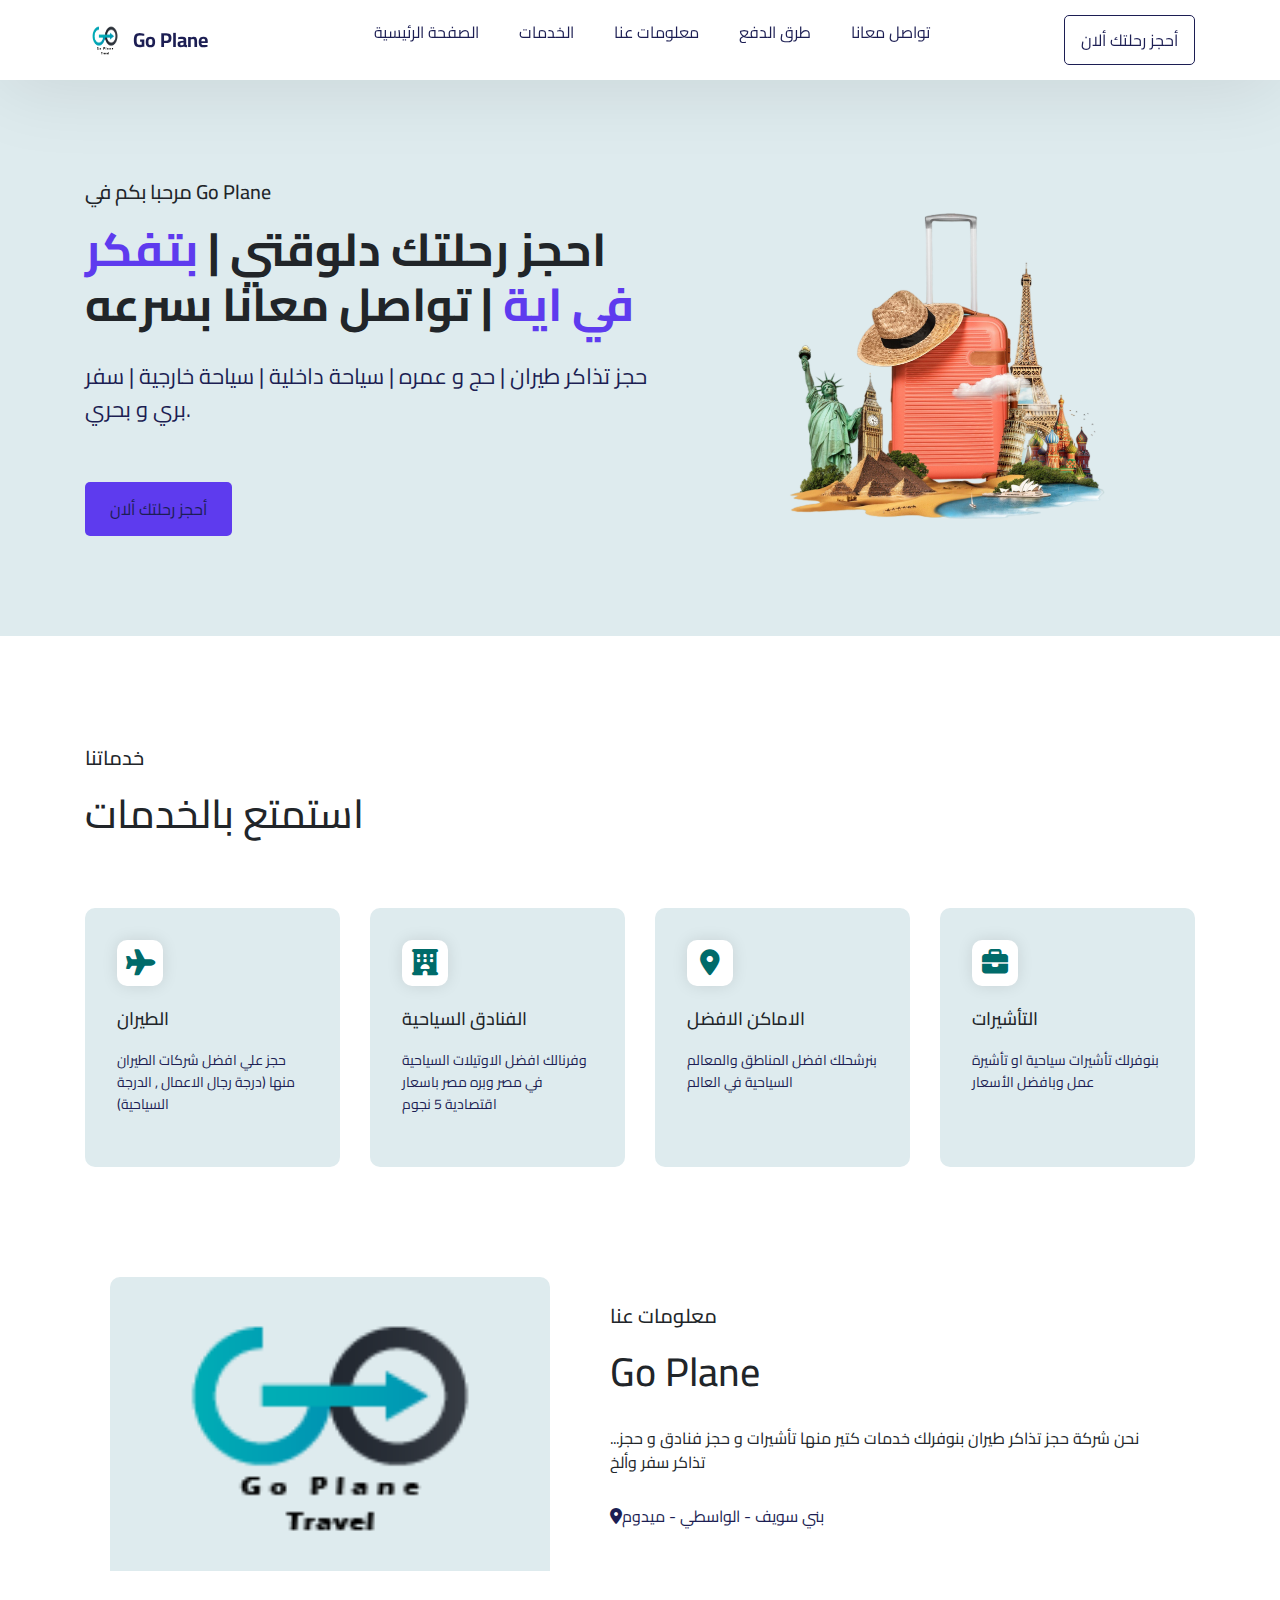
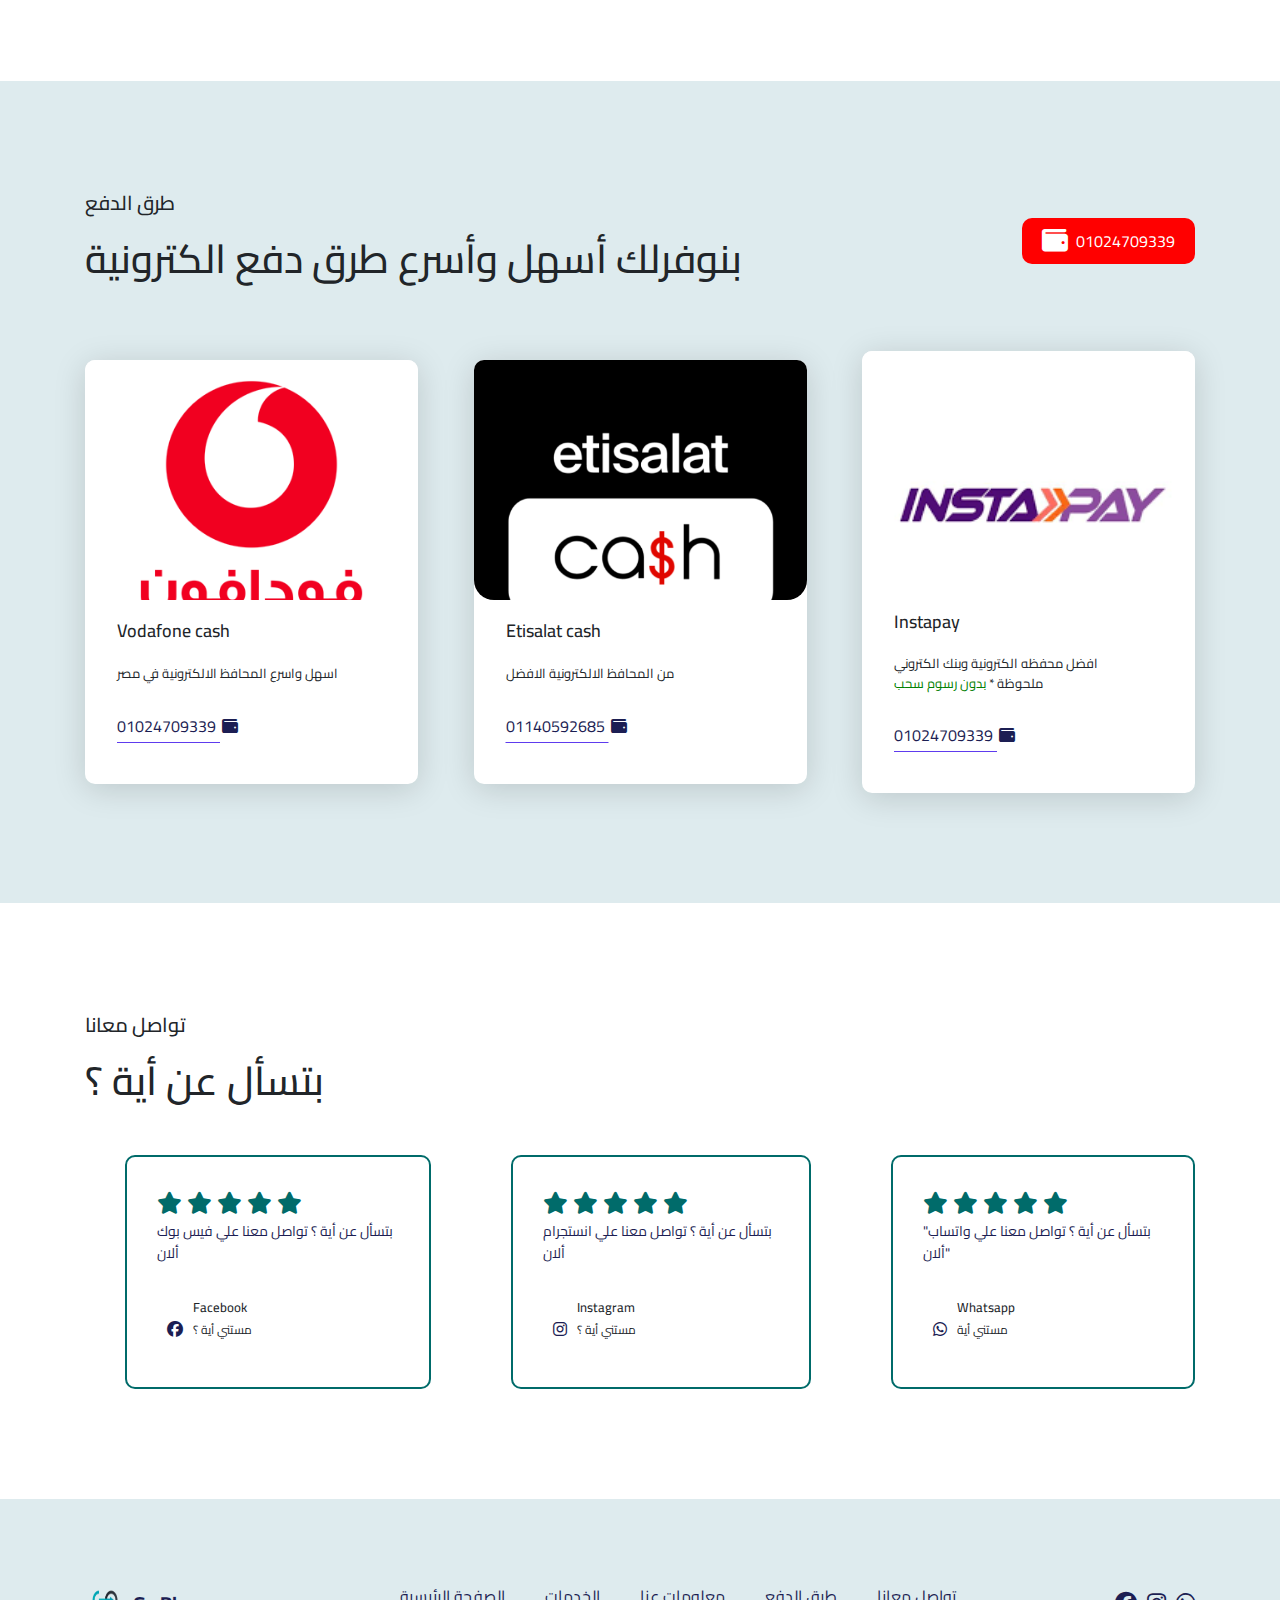
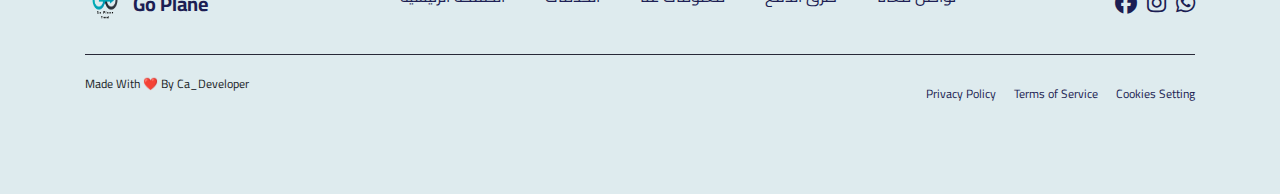
==== commit 90f0fdbb: "Add files via upload" ====
--- a/index.html
+++ b/index.html
@@ -1,183 +1,236 @@
 <!DOCTYPE html>
-<html lang="ar">
+<html lang="en">
 <head>
     <meta charset="UTF-8">
     <meta name="viewport" content="width=device-width, initial-scale=1.0">
-    <title>تحديث</title>
-    <style>
-        /* styles.css */
-        body {
-            font-family: 'Arial', sans-serif;
-            display: flex;
-            justify-content: center;
-            align-items: center;
-            height: 100vh;
-            margin: 0;
-            background: linear-gradient(to right, #4CAF50, #81C784);
-            color: white;
-            text-align: center;
-        }
-
-        .container {
-            background: rgba(0, 0, 0, 0.5);
-            padding: 20px;
-            border-radius: 10px;
-            width: 300px;
-        }
-
-        .logo {
-            max-width: 150px;
-            margin-bottom: 20px;
-        }
-
-        h1 {
-            font-size: 2.5em;
-            margin-bottom: 20px;
-        }
-
-        p {
-            font-size: 1.2em;
-            margin-bottom: 20px;
-        }
-
-        form {
-            display: flex;
-            flex-direction: column;
-            align-items: center;
-        }
-
-        input {
-            margin-bottom: 10px;
-            padding: 8px;
-            width: 100%;
-            border: none;
-            border-radius: 5px;
-        }
-
-        button {
-            padding: 10px;
-            width: 100%;
-            background-color: #4CAF50;
-            color: white;
-            border: none;
-            border-radius: 5px;
-            cursor: pointer;
-        }
-
-        button:hover {
-            background-color: #45a049;
-        }
-
-        .thank-you-message {
-            display: none;
-            margin-top: 20px;
-            font-size: 1.2em;
-            color: #FFFF99;
-        }
-    </style>
+    <!-- logo icon -->
+    <link rel="icon" href="images/logo_black1.png">
+    <!-- bootstrab file  -->
+    <link rel="stylesheet" href="css/bootstrap.min.css">
+    <!-- style file  -->
+    <link rel="stylesheet" href="css/style .css">
+    <!-- fontawesome CDN  -->
+    <link rel="stylesheet" href="https://cdnjs.cloudflare.com/ajax/libs/font-awesome/5.15.1/css/all.min.css">
+    <link rel="stylesheet" href="css/all.min.css">
+    <!-- Title  -->
+    <title>Go Plane</title>
 </head>
 <body>
-    <div class="container">
-        <img src="WhatsApp_Image-removebg-preview.png" alt="Logo" class="logo">
-        <h1>هناك تحديث الآن</h1>
-
-        <!-- Form for customer registration -->
-        <form id="registrationForm">
-            <label for="clientNumber">أنت رقم:</label>
-            <input type="text" id="clientNumber" name="clientNumber" readonly><br><br>
-
-            <input type="text" id="name" name="name" placeholder="الاسم" required><br><br>
-            <input type="email" id="email" name="email" placeholder="البريد الإلكتروني" required><br><br>
-            <input type="tel" id="phone" name="phone" placeholder="رقم الهاتف" required><br><br>
-
-            <button type="submit">تسجيل</button>
-        </form>
-
-        <p class="thank-you-message" id="thankYouMessage"></p>
-    </div>
-
-    <script>
-        // Open the IndexedDB
-        let db;
-        const request = indexedDB.open("CustomerDB", 1);
-
-        request.onupgradeneeded = function(event) {
-            db = event.target.result;
-            const objectStore = db.createObjectStore("customers", { keyPath: "id", autoIncrement: true });
-            objectStore.createIndex("name", "name", { unique: false });
-            objectStore.createIndex("email", "email", { unique: true });
-            objectStore.createIndex("phone", "phone", { unique: false });
-        };
-
-        request.onsuccess = function(event) {
-            db = event.target.result;
-            updateClientNumber();
-        };
-
-        request.onerror = function(event) {
-            console.error("Database error: " + event.target.errorCode);
-        };
-
-        function updateClientNumber() {
-            const transaction = db.transaction(["customers"], "readonly");
-            const objectStore = transaction.objectStore("customers");
-            const countRequest = objectStore.count();
-
-            countRequest.onsuccess = function() {
-                const nextClientNumber = countRequest.result + 1;
-                document.getElementById("clientNumber").value = nextClientNumber;
-            };
-        }
-
-        document.getElementById("registrationForm").onsubmit = function(event) {
-            event.preventDefault();
-
-            const name = document.getElementById("name").value;
-            const email = document.getElementById("email").value;
-            const phone = document.getElementById("phone").value;
-
-            const transaction = db.transaction(["customers"], "readwrite");
-            const objectStore = transaction.objectStore("customers");
-
-            // التحقق من وجود البريد الإلكتروني مسبقًا
-            const emailIndex = objectStore.index("email");
-            const emailQuery = emailIndex.get(email);
-
-            emailQuery.onsuccess = function() {
-                if (emailQuery.result) {
-                    alert("البريد الإلكتروني موجود بالفعل. يرجى استخدام بريد إلكتروني آخر.");
-                } else {
-                    // إذا لم يكن البريد الإلكتروني موجودًا، يتم إضافة السجل الجديد
-                    const customerData = {
-                        name: name,
-                        email: email,
-                        phone: phone
-                    };
-
-                    const request = objectStore.add(customerData);
-
-                    request.onsuccess = function() {
-                        console.log("تم إضافة بيانات العميل بنجاح!");
-                        console.log(customerData);
-
-                        // عرض رسالة شكر مع رقم العميل
-                        const clientNumber = document.getElementById("clientNumber").value;
-                        const thankYouMessage = document.getElementById("thankYouMessage");
-                        thankYouMessage.textContent = `شكرا لك سيتم التواصل معك في أقرب وقت. رقمك هو ${clientNumber}.`;
-                        thankYouMessage.style.display = "block";
-
-                        // إخفاء الفورم بعد التسجيل
-                        document.getElementById("registrationForm").style.display = "none";
-
-                        updateClientNumber(); // تحديث رقم العميل بعد إضافة عميل جديد
-                    };
-
-                    request.onerror = function() {
-                        console.error("Error adding customer data: " + request.error);
-                    };
-                }
-            };
-        };
-    </script>
+
+    <nav>
+        <div class="logo">
+            <img src="images/logo_black1.png">
+            <a href="https://www.facebook.com/profile.php?id=61559482955144&mibextid=LQQJ4d" target="_blank">Go Plane</a>
+        </div>
+        <ul>
+            <li><a href="#main">الصفحة الرئيسية</a></li>
+            <li><a href="#skills">الخدمات</a></li>
+            <li><a href="#about">معلومات عنا</a></li>
+            <li><a href="#portfolio">طرق الدفع</a></li>
+            <li><a href="#feedback"> تواصل معانا</a></li>
+        </ul>
+        <button><a href="https://wa.me/message/EIZU4DLAETA6A1">أحجز رحلتك ألان</a></button>
+        <button id="menuButton" onclick="openMenu()">
+            <i class='fa-solid fa-bars'></i>
+        </button>
+    </nav>
+
+    <div class="main" id="main">
+        <div class="left">
+            <h5>مرحبا بكم في Go Plane</h5>
+            <h3>احجز رحلتك دلوقتي |<span> بتفكر في اية</span> | تواصل معانا بسرعه   </h3>
+            <p>حجز تذاكر طيران | حج و عمره | سياحة داخلية | سياحة خارجية | سفر بري و بحري.</p>
+            <button><a href="https://wa.me/message/EIZU4DLAETA6A1">أحجز رحلتك ألان</a></button>
+        </div>
+        <div class="right">
+            <img src="images/travel-concept-with-baggage.png">
+        </div>
+    </div>
+
+    <div class="skills" id="skills">
+        <h5>خدماتنا</h5>
+        <h3>استمتع بالخدمات</h3>
+        <div class="skill-items">
+            <div class="item">
+                <div class="icon"><i class="fa-solid fa-plane"></i></div>
+                <h4>الطيران</h4>
+                <p>حجز علي افضل شركات الطيران منها (درجة رجال الاعمال , الدرجة السياحية)</p>
+            </div>
+            <div class="item">
+                <div class="icon"><i class="fa-solid fa-hotel"></i></div>
+                <h4>الفنادق السياحية</h4>
+                <p>وفرنالك افضل الاوتيلات السياحية في مصر وبره مصر باسعار اقتصادية 5 نجوم</p>
+            </div>
+            <div class="item">
+                <div class="icon"><i class="fa-solid fa-location-dot"></i></div>
+                <h4>الاماكن الافضل </h4>
+                <p>بنرشحلك افضل المناطق والمعالم السياحية في العالم </p>
+            </div>
+            <div class="item">
+                <div class="icon"><i class="fa-solid fa-briefcase"></i></div>
+                <h4>التأشيرات</h4>
+                <p>بنوفرلك تأشيرات  سياحية  او تأشيرة عمل  وبافضل الأسعار </p>
+            </div>
+        </div>
+    </div>
+
+    <div class="about" id="about">
+        <div class="left">
+            <img src="images/logo_black1.png">
+        </div>
+        <div class="right">
+            <h5>معلومات عنا</h5>
+            <h3>Go Plane</h3>
+            <p> ...نحن شركة حجز تذاكر طيران  بنوفرلك خدمات كتير منها تأشيرات و حجز فنادق و حجز تذاكر سفر وألخ</p>
+            <p> <a href="https://maps.app.goo.gl/Y21S1eks9aKTNaPe8"> <i class="fa-solid fa-location-dot"></i>بني سويف - الواسطي - ميدوم</a></p>
+        </div>
+    </div>
+
+    <div class="portfolio" id="portfolio">
+        <div class="header">
+            <div class="info">
+                <h5>طرق الدفع</h5>
+                <h3>بنوفرلك أسهل وأسرع طرق دفع الكترونية</h3>
+            </div>
+            <button><i class="fa-solid fa-wallet"></i> 01024709339</button>
+        </div>
+
+        <div class="portfo-items">
+            <div class="item">
+                <img src="images/vodavone-icon.png">
+                <div class="info">
+                    <h4>Vodafone cash</h4>
+                    <p>
+                        اسهل واسرع المحافظ الالكترونية في مصر 
+                    </p>
+                    <a href="https://wa.me/message/EIZU4DLAETA6A1">01024709339 <i class="fa-solid fa-wallet"></i></a>
+                </div>
+            </div>
+            <div class="item">
+                <img src="images/etesalat-icon.png">
+                <div class="info">
+                    <h4>Etisalat cash</h4>
+                    <p>
+                        من المحافظ الالكترونية الافضل 
+                    </p>
+                    <a href="https://wa.me/message/EIZU4DLAETA6A1">01140592685 <i class="fa-solid fa-wallet"></i></a>
+                </div>
+            </div>
+            <div class="item">
+                <img src="images/inatapay.png">
+                <div class="info">
+                    <h4>Instapay</h4>
+                    <p>
+                        افضل محفظه الكترونية وبنك الكتروني 
+                        <br>
+                        ملحوظة *
+                        <span class="wallet">بدون رسوم سحب</span>
+                    </p>
+                    <a href="https://wa.me/message/EIZU4DLAETA6A1">01024709339 <i class="fa-solid fa-wallet"></i></a>
+                </div>
+            </div>
+        </div>
+
+    </div>
+
+    <div class="feedback" id="feedback">
+        <h5>تواصل معانا </h5>
+        <h3>بتسأل عن أية ؟</h3>
+        <div class="customers">
+            <a href="https://www.facebook.com/profile.php?id=61559482955144&mibextid=LQQJ4d" ><div class="item">
+                <div class="rating">
+                    <i class="fa-solid fa-star"></i>
+                    <i class="fa-solid fa-star"></i>
+                    <i class="fa-solid fa-star"></i>
+                    <i class="fa-solid fa-star"></i>
+                    <i class="fa-solid fa-star"></i>
+                </div>
+                <p>بتسأل عن أية ؟ تواصل معنا علي فيس بوك ألان </p>
+                <div class="user">
+                    <a href="https://www.facebook.com/profile.php?id=61559482955144&mibextid=LQQJ4d" ><i class="fa-brands fa-facebook"></i></a>
+                    <div class="info">
+                        <h5>Facebook</h5>
+                        <p>مستني أية ؟</p>
+                    </div>
+                </div>
+            </div></a>
+            <a href="https://www.instagram.com/go_plane/" ><div class="item">
+                <div class="rating">
+                    <i class="fa-solid fa-star"></i>
+                    <i class="fa-solid fa-star"></i>
+                    <i class="fa-solid fa-star"></i>
+                    <i class="fa-solid fa-star"></i>
+                    <i class="fa-solid fa-star"></i>
+                </div>
+                <p>
+                    بتسأل عن أية ؟ تواصل معنا علي  انستجرام ألان
+                </p>
+                <div class="user">
+                    <a href="https://www.instagram.com/go_plane/" ><i class="fa-brands fa-instagram"></i></a>
+                    <div class="info">
+                        <h5>Instagram</h5>
+                        <p>مستني أية ؟</p>
+                    </div>
+                </div>
+            </div></a>
+            <a href="https://wa.me/message/EIZU4DLAETA6A1" ><div class="item">
+                <div class="rating">
+                    <i class="fa-solid fa-star"></i>
+                    <i class="fa-solid fa-star"></i>
+                    <i class="fa-solid fa-star"></i>
+                    <i class="fa-solid fa-star"></i>
+                    <i class="fa-solid fa-star"></i>
+                </div>
+                <p>
+                    "بتسأل عن أية ؟ تواصل معنا علي واتساب ألان"
+                </p>
+                <div class="user">
+                    <a href="https://wa.me/message/EIZU4DLAETA6A1" ><i class="fa-brands fa-whatsapp"></i></a>
+                    <div class="info">
+                        <h5>Whatsapp</h5>
+                        <p>مستني أية</p>
+                    </div>
+                </div>
+            </div></a>
+        </div>
+    </div>
+
+    <footer>
+        <div class="top">
+            <div class="logo">
+                <img src="images/logo_black1.png">
+                <a href="https://www.facebook.com/profile.php?id=61559482955144&mibextid=LQQJ4d">Go Plane</a>
+            </div>
+            <ul>
+                <li><a href="#main">الصفحة الرئيسية</a></li>
+                <li><a href="#skills">الخدمات</a></li>
+                <li><a href="#about">معلومات عنا</a></li>
+                <li><a href="#portfolio">طرق الدفع</a></li>
+                <li><a href="#feedback">تواصل معانا</a></li>
+            </ul>
+            <div class="social-links">
+                <a href="https://www.facebook.com/profile.php?id=61559482955144&mibextid=LQQJ4d"><i class="fa-brands fa-facebook"></i></a>
+                <a href="https://www.instagram.com/go_plane/"><i class="fa-brands fa-instagram"></i></a>
+                <a href="https://wa.me/message/EIZU4DLAETA6A1"><i class="fa-brands fa-whatsapp"></i></a>
+
+            </div>
+        </div>
+        <div class="separator"></div>
+        <div class="bottom">
+            <p>
+                Made With ❤️ By Ca_Developer            
+            </p>
+            <div class="links">
+                <a href="https://www.facebook.com/profile.php?id=61559482955144&mibextid=LQQJ4d">Privacy Policy</a>
+                <a href="https://www.facebook.com/profile.php?id=61559482955144&mibextid=LQQJ4d">Terms of Service</a>
+                <a href="https://www.facebook.com/profile.php?id=61559482955144&mibextid=LQQJ4d">Cookies Setting</a>
+            </div>
+        </div>
+    </footer>
+
+
+
+    <script src="js/bootstrap.min.js"></script>
+    <script src="js/script.js"></script>
 </body>
-</html>
+</html>--- a/css/style .css
+++ b/css/style .css
@@ -0,0 +1,612 @@
+@import url('https://fonts.googleapis.com/css2?family=Cairo:wght@200..1000&display=swap');
+
+
+html{
+    scroll-behavior: smooth;
+}
+
+*{
+    margin: 0;
+    padding: 0;
+    box-sizing: border-box;
+    font-family: 'cairo', sans-serif;
+}
+
+a{
+    text-decoration: none;
+    color: #1c1e53;
+    transition: color 0.3s ease;
+}
+
+a:hover{
+    color: #5e3bee !important;
+}
+
+h5{
+    font-size: 20px;
+}
+
+li{
+    list-style: none;
+}
+
+nav{
+    background-color: #fff;
+    position: sticky;
+    top: 0;
+    padding: 0 85px;
+    display: flex;
+    align-items: center;
+    justify-content: space-between;
+    height: 80px;
+    box-shadow: 0 5px 80px rgba(0, 0, 0, 0.1);
+}
+
+nav .logo,
+footer .logo{
+    display: flex;
+    align-items: center;
+}
+
+nav .logo a,
+footer .logo a{
+    margin-left: 8px;
+    font-weight: bold;
+    font-size: 20px;
+}
+
+nav .logo img,
+footer .logo img{
+    width: 40px;
+    height: 40px;
+}
+
+nav ul,
+footer .top ul{
+    display: flex;
+    gap: 40px;
+}
+
+nav button{
+    color: #1c1e53;
+    background-color: transparent;
+    padding: 12px 16px;
+    border-radius: 5px;
+    border: 1px solid #1c1e53;
+    cursor: pointer;
+    transition: all 0.3s ease;
+}
+
+nav button:hover{
+    background-color: #5e3bee;
+    border-color: #5e3bee;
+    color: #fff;
+}
+
+nav button#menuButton{
+    display: none;
+    align-items: center;
+    justify-content: center;
+    font-size: 24px;
+    padding: 7px;
+}
+
+.main{
+    background-color: #deebee;
+    padding: 90px 85px;
+    display: flex;
+    align-items: center;
+    justify-content: space-between;
+    gap: 40px;
+}
+
+.main .left{
+    display: flex;
+    flex-direction: column;
+    align-items: start;
+}
+
+.main .left h3{
+    margin-top: 10px;
+    font-weight: bold;
+    font-size: 46px;
+}
+
+.main .left h3 span{
+    color: #5e3bee;
+}
+
+.main .left p{
+    color: #1c1e53;
+    font-size: 22px;
+    margin-top: 20px;
+}
+
+.main .left button{
+    margin-top: 40px;
+    color: #fff;
+    cursor: pointer;
+    background-color: #5e3bee;
+    padding: 14px 24px;
+    border: 1px solid transparent;
+    border-radius: 5px;
+}
+
+.main .right img{
+    width: 500px;
+}
+
+.skills{
+    padding: 110px 85px 0;
+}
+
+.skills h3,
+.about .right h3,
+.portfolio .header h3,
+.feedback h3{
+    font-size: 40px;
+    margin-top: 20px;
+}
+
+.skills .skill-items{
+    display: flex;
+    margin-top: 70px;
+    gap: 30px;
+}
+
+.skills .skill-items .item{
+    background-color: #deebee;
+    width: 25%;
+    border-radius: 10px;
+    padding: 32px;
+    border-bottom: 4px solid transparent;
+    cursor: pointer;
+    transition: all 0.3s ease;
+}
+
+.skills .skill-items .item:hover{
+    border-color: #5e3bee;
+}
+
+.skills .skill-items .item .icon{
+    display: flex;
+    align-items: center;
+    justify-content: center;
+    background-color: #fff;
+    width: 46px;
+    height: 46px;
+    border-radius: 10px;
+    margin-bottom: 22px;
+    box-shadow: 0 0 16px rgba(0, 0, 0, 0.1);
+}
+
+.skills .skill-items .item .icon i{
+    font-size: 26px;
+    color: #006b6a;
+}
+
+.skills .skill-items .item h4,
+.portfolio .portfo-items .item .info h4{
+    font-size: 18px;
+}
+
+.skills .skill-items .item p{
+    margin-top: 20px;
+    font-size: 14px;
+    line-height: 22px;
+    color: #1c1e53;
+}
+
+.about{
+    padding: 110px;
+    display: flex;
+    align-items: center;
+    gap: 60px;
+}
+
+.about .left{
+    background-color: #deebee;
+    border-radius: 10px 10px 0 0;
+}
+
+.about .left img{
+    width: 440px;
+}
+
+.about .right p{
+    font-size: 16px;
+    margin-top: 30px;
+}
+
+.portfolio{
+    background-color: #deebee;
+    padding: 110px 85px;
+}
+
+.portfolio .header{
+    display: flex;
+    align-items: center;
+    justify-content: space-between;
+    margin-bottom: 60px;
+}
+
+.portfolio .header button{
+    background-color: #ff0000;
+    padding: 10px 20px;
+    color: #fff;
+    display: flex;
+    align-items: center;
+    cursor: pointer;
+    gap: 8px;
+    border: none;
+    border-radius: 10px;
+}
+
+.portfolio .header button i{
+    font-size: 26px;
+}
+
+.portfolio .portfo-items{
+    display: flex;
+    align-items: center;
+    justify-content: space-between;
+}
+
+.portfolio .portfo-items .item{
+    width: 30%;
+    background-color: #fff;
+    border-radius: 10px;
+    border-bottom: 4px solid transparent;
+    cursor: pointer;
+    box-shadow: 0 5px 32px rgba(0, 0, 0, 0.15);
+    transition: all 0.3s ease;
+}
+
+.portfolio .portfo-items .item:hover{
+    border-color: #5e3bee;
+}
+
+.portfolio .portfo-items .item img{
+    width: 100%;
+    height: 240px;
+    object-fit: cover;
+    object-position: top;
+    border-radius: 10px 10px 20px 20px;
+}
+
+.portfolio .portfo-items .item .info{
+    display: flex;
+    flex-direction: column;
+    gap: 14px;
+    padding: 20px 32px 42px;
+}
+
+.portfolio .portfo-items .item .info p{
+    font-size: 13px;
+}
+
+.portfolio .portfo-items .item .info a{
+    text-decoration: underline;
+    text-underline-offset: 10px;
+    text-decoration-color: #5e3bee;
+}
+
+.portfolio .portfo-items .item .info a i{
+    margin-left: 2px;
+    font-size: 16px;
+}
+
+.feedback{
+    padding: 110px 85px;
+}
+
+.feedback .customers{
+    margin-top: 50px;
+    display: flex;
+    gap: 40px;
+}
+
+.feedback .customers .item{
+    display: flex;
+    flex-direction: column;
+    gap: 20px;
+    border: 2px solid #006b6a;
+    border-radius: 10px;
+    padding: 30px;
+    cursor: pointer;
+    transition: all 0.3s ease;
+}
+
+.feedback .customers .item .rating{
+    color: #006b6a;
+    font-size: 22px;
+}
+
+.feedback .customers .item:hover{
+    border-color: #5e3bee;
+}
+
+
+
+.feedback .customers .item p{
+    line-height: 22px;
+    font-size: 14px;
+}
+
+.feedback .customers .item .user{
+    display: flex;
+    align-items: center;
+    gap: 10px;
+}
+
+.feedback .customers .item .user img{
+    width: 40px;
+    height: 40px;
+    object-fit: cover;
+    border-radius: 50%;
+}
+
+.feedback .customers .item .user h5{
+    font-size: 13px;
+    font-weight: 500;
+    margin-bottom: 3px;
+}
+
+.feedback .customers .item .user p{
+    font-size: 12px;
+}
+
+footer{
+    background-color: #deebee;
+    padding: 85px;
+    display: flex;
+    flex-direction: column;
+}
+
+footer .top,
+footer .bottom{
+    display: flex;
+    align-items: center;
+    justify-content: space-between;
+}
+
+footer .top .social-links{
+    display: flex;
+    align-items: center;
+    gap: 10px;
+    font-size: 22px;
+}
+
+footer .separator{
+    width: 100%;
+    height: 1px;
+    background-color: #282938;
+    margin: 30px 0 20px;
+}
+
+footer .bottom p{
+    font-size: 12px;
+}
+
+footer .bottom .links a{
+    font-size: 12px;
+    margin-left: 14px;
+}
+
+@media screen and (max-width: 1200px) {
+    
+    .main .left h5{
+        font-size: 18px;
+    }
+
+    .main .left h3{
+        font-size: 36px;
+    }
+
+    .main .left p{
+        font-size: 18px;
+    }
+
+    .main .right img{
+        width: 380px;
+    }
+
+    .skills .skill-items{
+        gap: 10px;
+        justify-content: space-between;
+        flex-wrap: wrap;
+    }
+
+    .skills .skill-items .item{
+        width: 49%;
+    }
+
+    .about .left img{
+        width: 370px;
+    }
+
+    .skills h3,
+    .about .right h3,
+    .portfolio .header h3,
+    .feedback h3{
+        font-size: 32px;
+    }
+
+    .about .right p{
+        font-size: 15px;
+    }
+
+    .feedback .customers .item .rating{
+        font-size: 20px;
+    }
+
+    .feedback .customers .item p{
+        font-size: 13px;
+    }
+
+    footer .top ul{
+        gap: 20px;
+    }
+
+}
+
+@media screen and (max-width: 992px) {
+    
+    nav button{
+        display: none;
+    }
+
+    nav ul{
+        gap: 20px;
+    }
+
+    nav ul li a{
+        font-size: 15px;
+    }
+
+    .main{
+        flex-direction: column;
+    }
+
+    .about{
+        flex-direction: column;
+        justify-content: center;
+    }
+
+    .portfolio .portfo-items{
+        gap: 22px;
+        flex-wrap: wrap;
+        justify-content: center;
+    }
+
+    .portfolio .portfo-items .item{
+        width: 48%;
+    }
+
+    .feedback .customers{
+        gap: 14px;
+        flex-wrap: wrap;
+        justify-content: center;
+    }
+
+    .feedback .customers .item{
+        width: 48%;
+    }
+
+    footer .top ul{
+        display: none;
+    }
+
+}
+
+
+
+
+@media screen and (max-width: 768px) {
+    
+    nav{
+        justify-content: space-between;
+        padding: 0 42px;
+    }
+
+    nav ul{
+        display: none;
+    }
+
+    nav.open .logo{
+        display: none;
+    }
+
+    nav.open ul{
+        display: flex;
+    }
+
+    nav button#menuButton{
+        display: flex;
+    }
+
+    .main{
+        padding: 42px;
+    }
+
+    .skills{
+        padding: 85px 42px 0;
+    }
+
+    .skills .skill-items{
+        gap: 8px;
+    }
+
+    .about{
+        padding: 85px 42px;
+    }
+
+    .portfolio{
+        padding: 60px 42px;
+    }
+
+    .portfolio .portfo-items{
+        gap: 18px;
+    }
+
+    .feedback{
+        padding: 85px 42px;
+    }
+
+    footer{
+        padding: 85px 42px;
+    }
+
+    footer .bottom{
+        flex-direction: column-reverse;
+        gap: 14px;
+    }
+
+}
+
+@media screen and (max-width: 576px) {
+    
+    nav ul li a{
+        font-size: 13px;
+    }
+
+    nav .logo a{
+        font-size: 18px;
+    }
+
+    .main .left h3{
+        font-size: 32px;
+    }
+
+    .main .left p{
+        font-size: 16px;
+    }
+
+    .main .left button{
+        width: 100%;
+    }
+
+    .skills .skill-items .item{
+        width: 100%;
+    }
+
+    .portfolio .header button{
+        font-size: 12px;
+        padding: 8px 14px;
+    }
+
+    .portfolio .portfo-items .item{
+        width: 80%;
+    }
+
+    .feedback .customers .item{
+        width: 100%;
+    }
+
+}
+
+
+span.wallet {
+    color: rgb(0, 128, 0);
+}
+
